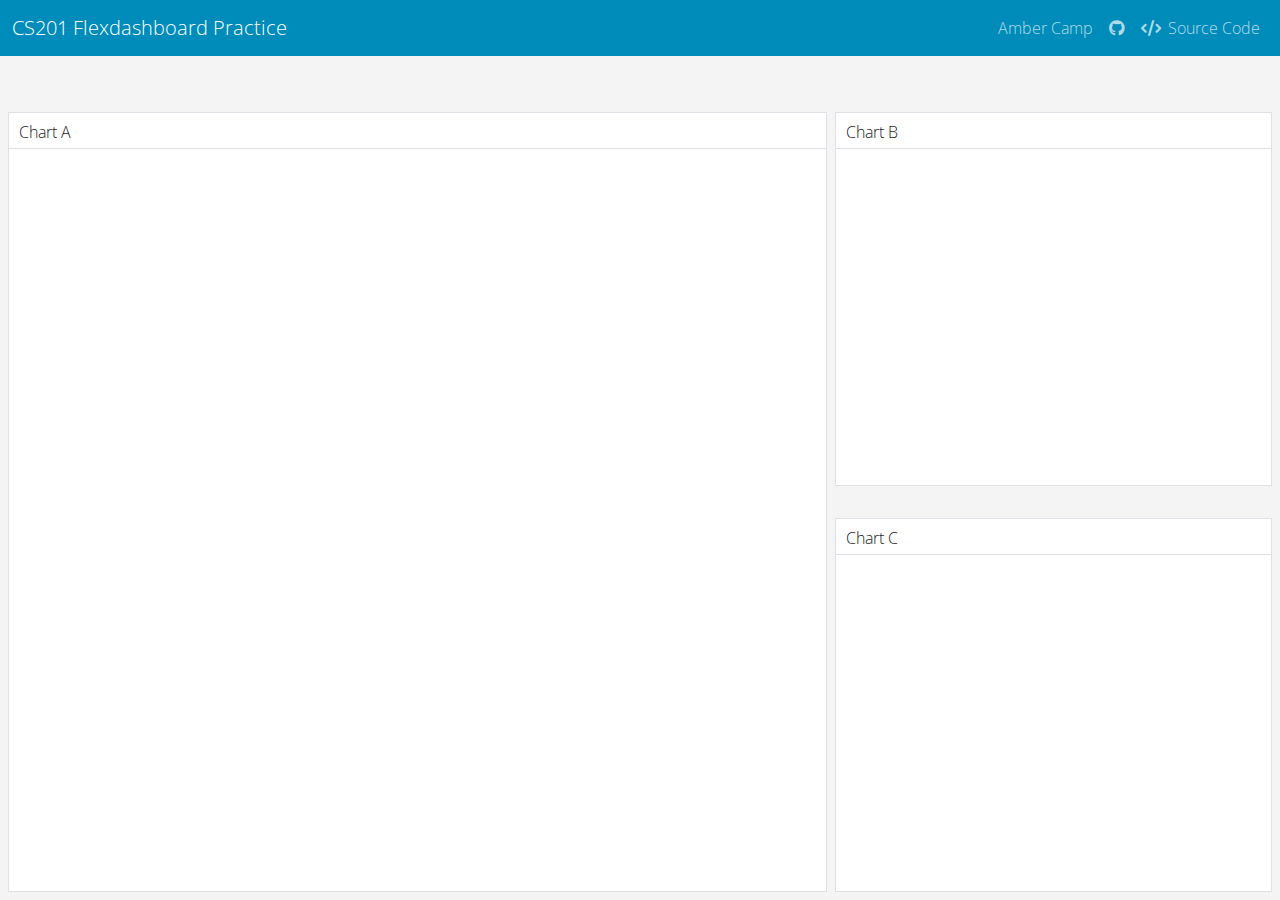
==== docs/index.html @ 90deef3b "first push" ====
<!DOCTYPE html>
<html xmlns="http://www.w3.org/1999/xhtml">
<head>

<meta charset="utf-8">
<meta http-equiv="Content-Type" content="text/html; charset=utf-8" />
<meta name="generator" content="pandoc" />



<title>CS201 Flexdashboard Practice</title>

<meta property="og:title" content="CS201 Flexdashboard Practice" />

<meta name='viewport' content='width=device-width, initial-scale=1.0, maximum-scale=1.0, user-scalable=no' />

<link rel="icon" href="data:image/x-icon;" type="image/x-icon">


<script type="text/javascript">
window.FlexDashboardComponents = [];
</script>

<script id="flexdashboard-navbar" type="application/json">
[{"title":"Amber Camp","href":"https://abcamp.github.io","align":"right"},{"icon":"fa fa-github","href":"https://github.com/abcamp","align":"right","target":"blank"},{"title":"Source Code","icon":"fa-code","href":"source_embed","align":"right"}]
</script>
<script src="site_libs/header-attrs-2.28/header-attrs.js"></script>
<script src="site_libs/jquery-3.6.0/jquery-3.6.0.min.js"></script>
<meta name="viewport" content="width=device-width, initial-scale=1, shrink-to-fit=no" />
<link href="site_libs/bootstrap-5.3.1/bootstrap.min.css" rel="stylesheet" />
<script src="site_libs/bootstrap-5.3.1/bootstrap.bundle.min.js"></script>
<script src="site_libs/bs3compat-0.8.0/transition.js"></script>
<script src="site_libs/bs3compat-0.8.0/tabs.js"></script>
<script src="site_libs/bs3compat-0.8.0/bs3compat.js"></script>
<link href="site_libs/flexdashboard-css-0.6.2/flexdashboard-css.css" rel="stylesheet" />
<script src="site_libs/stickytableheaders-0.1.19/jquery.stickytableheaders.min.js"></script>
<link href="site_libs/font-awesome-6.4.2/css/all.min.css" rel="stylesheet" />
<link href="site_libs/font-awesome-6.4.2/css/v4-shims.min.css" rel="stylesheet" />
<link href="site_libs/featherlight-1.3.5/featherlight.min.css" rel="stylesheet" />
<script src="site_libs/featherlight-1.3.5/featherlight.min.js"></script>
<link href="site_libs/prism-1.4.1/prism.css" rel="stylesheet" />
<script src="site_libs/prism-1.4.1/prism.js"></script>
<style type="text/css">
/*
  CSS for flexdashboard.js' use of Sly(). The sizing/position of this CSS needs to be
  applied _before_ flexdashboard.js initializes, which is why this CSS has been pulled
  out from flexdashboard.scss and inlined in the document's head.
*/

.storyboard-nav button {
  background: transparent;
  border: 0;
  opacity: .3;
  outline: none;
  padding: 0;
}

.storyboard-nav button:hover,
.storyboard-nav button:hover {
  opacity: .5;
}

.storyboard-nav button:disabled,
.storyboard-nav button:disabled {
  opacity: .1;
}

.storyboard-nav .sbnext,
.storyboard-nav .sbprev {
  float: left;
  width: 2%;
  height: 120px;
}

.storyboard-nav .sbprev {
  text-align: left;
  width: 2%;
}

.storyboard-nav .sbnext {
  float: right;
  text-align: right;
  margin-right: 8px;
}

.storyboard-nav .sbframelist {
  margin: 0 auto;
  width: 94%;
  height: 120px;
  overflow: hidden;
  text-shadow: none;
  margin-bottom: 8px;
}

.storyboard-nav .sbframelist ul {
  list-style: none;
  margin: 0;
  padding: 0;
  height: 100%;
}

.storyboard-nav .sbframelist ul li {
  float: left;
  width: 270px;
  height: 100%;
  padding: 10px 10px 10px 10px;
  margin-right: 8px;
  text-align: left;
  cursor: pointer;
}

.storyboard-nav .sbframelist ul li:last-child {
  margin-right: 0px;
}

.sbframe-commentary {
  width: 300px;
}

.sbframe-commentary ul {
  padding-left: 22px;
}

.sbframe.active {
  display: flex;
}

.sbframe:not(.active) {
  display: none;
}
@media only screen and (min-width: 768px) {
html, body {
  height: 100%;
}

#dashboard-container {
  height: 100%;
}
}
</style>



</head>

<body>

<div class="navbar navbar-inverse navbar-fixed-top" role="navigation">
<div class="container-fluid">
<div class="navbar-header">

<span class="navbar-logo pull-left">
  
</span>
<span class="navbar-brand">
  CS201 Flexdashboard Practice
  <span class="navbar-author">
        </span>
</span>

<button id="navbar-button" type="button" class="navbar-toggle collapsed pull-right" data-toggle="collapse" data-bs-toggle="collapse" data-target="#navbar" data-bs-target="#navbar">
<span class="icon-bar"></span>
<span class="icon-bar"></span>
<span class="icon-bar"></span>
</button>

</div>
<div id="navbar" class="navbar-collapse collapse">
<ul class="nav navbar-nav navbar-left">
</ul>
<ul class="nav navbar-nav navbar-right">
</ul>
</div><!--/.nav-collapse-->
</div><!--/.container-->
</div><!--/.navbar-->

<script type="text/javascript">


var FlexDashboard = (function () {

  // initialize options
  var _options = {};

  var FlexDashboard = function() {

    // default options
    _options = $.extend(_options, {
      theme: "cosmo",
      fillPage: false,
      orientation: 'columns',
      storyboard: false,
      defaultFigWidth: 576,
      defaultFigHeight: 461,
      defaultFigWidthMobile: 360,
      defaultFigHeightMobile: 461,
      isMobile: false,
      isPortrait: false,
      resize_reload: true
    });
  };

  function init(options) {

    // extend default options
    $.extend(true, _options, options);

    // add ids to sections that don't have them (pandoc won't assign ids
    // to e.g. sections with titles consisting of only chinese characters)
    var nextId = 1;
    $('.level1:not([id]),.level2:not([id]),.level3:not([id])').each(function() {
      $(this).attr('id', 'dashboard-' + nextId++);
    });

    // find navbar items
    var navbarItems = $('#flexdashboard-navbar');
    if (navbarItems.length)
      navbarItems = JSON.parse(navbarItems.html());
    addNavbarItems(navbarItems);

    // find the main dashboard container
    var dashboardContainer = $('#dashboard-container');

    // resolve mobile classes
    resolveMobileClasses(dashboardContainer);

    // one time global initialization for components
    componentsInit(dashboardContainer);

    // look for a global sidebar
    var globalSidebar = dashboardContainer.find(".section.level1.sidebar");
    if (globalSidebar.length > 0) {

      // global layout for fullscreen displays
      if (!isMobilePhone()) {

         // hoist it up to the top level
         globalSidebar.insertBefore(dashboardContainer);

         // lay it out (set width/positions)
         layoutSidebar(globalSidebar, dashboardContainer);

      // tuck sidebar into first page for mobile phones
      } else {

        // convert it into a level3 section
        globalSidebar.removeClass('sidebar');
        globalSidebar.removeClass('level1');
        globalSidebar.addClass('level3');
        var h1 = globalSidebar.children('h1');
        var h3 = $('<h3></h3>');
        h3.append(h1.contents());
        h3.insertBefore(h1);
        h1.detach();

        // move it into the first page
        var page = dashboardContainer.find('.section.level1').first();
        if (page.length > 0)
          page.prepend(globalSidebar);
      }
    }

    // look for pages to layout
    var pages = $('div.section.level1');
    if (pages.length > 0) {

        // find the navbar and collapse on clicked
        var navbar = $('#navbar');
        navbar.on("click", "a[data-toggle!=dropdown]", null, function () {
           navbar.collapse('hide');
        });

        // envelop the dashboard container in a tab content div
        dashboardContainer.wrapInner('<div class="tab-content"></div>');

        pages.each(function(index) {

          // lay it out
          layoutDashboardPage($(this));

          // add it to the navbar
          addToNavbar($(this), index === 0);

        });

    } else {

      // remove the navbar and navbar button if we don't
      // have any navbuttons
      if (navbarItems.length === 0) {
        $('#navbar').remove();
        $('#navbar-button').remove();
      }

      // add the storyboard class if requested
      if (_options.storyboard)
        dashboardContainer.addClass('storyboard');

      // layout the entire page
      layoutDashboardPage(dashboardContainer);
    }

    // if we are in shiny we need to trigger a window resize event to
    // force correct layout of shiny-bound-output elements
    if (isShinyDoc())
      $(window).trigger('resize');

    // make main components visible
    $('.section.sidebar').css('visibility', 'visible');
    dashboardContainer.css('visibility', 'visible');

    // handle location hash
    handleLocationHash();

    // intialize prism highlighting
    initPrismHighlighting();

    // record mobile and orientation state then register a handler
    // to refresh if resize_reload is set to true and it changes
    _options.isMobile = isMobilePhone();
    _options.isPortrait = isPortrait();
    if (_options.resize_reload) {
      $(window).on('resize', function() {
        if (_options.isMobile !== isMobilePhone() ||
            _options.isPortrait !== isPortrait()) {
          window.location.reload();
        }
      });
    } else {
      // if in desktop mode and resizing to mobile, make sure the heights are 100%
      // This enforces what `fillpage.css` does for "wider" pages.
      // Since we are not reloading once the page becomes small, we need to force the height to 100%
      // This is a new situation introduced when `_options.resize_reload` is `false`
      if (! _options.isMobile) {
        // only add if `fillpage.css` was added in the first place
        if (_options.fillPage) {
          // fillpage.css
          $("html,body,#dashboard").css("height", "100%");
        }
      }
    }
    // trigger layoutcomplete event
    dashboardContainer.trigger('flexdashboard:layoutcomplete');
  }

  function resolveMobileClasses(dashboardContainer) {
     // add top level layout class
    dashboardContainer.addClass(isMobilePhone() ? 'mobile-layout' :
                                                  'desktop-layout');

    // look for .mobile sections and add .no-mobile to their peers
    var mobileSections = $('.section.mobile');
    mobileSections.each(function() {
       var id = $(this).attr('id');
       var nomobileId = id.replace(/-\d+$/, '');
       $('#' + nomobileId).addClass('no-mobile');
    });
  }

  function addNavbarItems(navbarItems) {

    var navbarLeft = $('ul.navbar-left');
    var navbarRight = $('ul.navbar-right');

    for (var i = 0; i<navbarItems.length; i++) {

      // get the item
      var item = navbarItems[i];

      // determine the container
      var container = null;
      if (item.align === "left")
        container = navbarLeft;
      else
        container = navbarRight;

      // navbar menu if we have multiple items
      if (item.items) {
        var menu = navbarMenu(null, item.icon, item.title, container);
        for (var j = 0; j<item.items.length; j++) {
          var subItem = item.items[j];
          var li = $('<li></li>');
          var a = navbarLink(subItem.icon, subItem.title, subItem.href, subItem.target);
          a.removeClass("nav-link").addClass("dropdown-item");
          li.append(a);
          menu.append(li);
        }
      } else {
        var li = $('<li class="nav-item"></li>');
        li.append(navbarLink(item.icon, item.title, item.href, item.target));
        container.append(li);
      }
    }
  }

  // create or get a reference to an existing dropdown menu
  function navbarMenu(id, icon, title, container) {
    var existingMenu = [];
    if (id)
      existingMenu = container.children('#' + id);
    if (existingMenu.length > 0) {
      return existingMenu.children('ul');
    } else {
      var li = $('<li class="nav-item"></li>');
      if (id)
        li.attr('id', id);
      li.addClass('dropdown');
      // auto add "Share" title on mobile if necessary
      if (!title && icon && (icon === "fa-share-alt") && isMobilePhone())
        title = "Share";
      if (title) {
        title = title + ' <span class="caret"></span>';
      }
      var a = navbarLink(icon, title, "#");
      a.addClass('dropdown-toggle');
      a.attr('data-toggle', 'dropdown');
      a.attr('data-bs-toggle', 'dropdown');
      a.attr('role', 'button');
      a.attr('aria-expanded', 'false');
      li.append(a);
      var ul = $('<ul class="dropdown-menu"></ul>');
      ul.attr('role', 'menu');
      li.append(ul);
      container.append(li);
      return ul;
    }
  }

  function addToNavbar(page, active) {

    // capture the id and data-icon attribute (if any)
    var id = page.attr('id');
    var icon = page.attr('data-icon');
    var navmenu = page.attr('data-navmenu');
    var navmenuIcon = page.attr('data-navmenu-icon');

    // get hidden state (transfer this to navbar)
    var hidden = page.hasClass('hidden');
    page.removeClass('hidden');

    // sanitize the id for use with bootstrap tabs
    id = id.replace(/[.\/?&!#<>]/g, '').replace(/\s/g, '_');
    page.attr('id', id);

    // get the wrapper
    var wrapper = page.closest('.dashboard-page-wrapper');

    // move the id to the wrapper
    page.removeAttr('id');
    wrapper.attr('id', id);

    // add the tab-pane class to the wrapper
    wrapper.addClass('tab-pane');

    // get a reference to the h1, discover its inner contens, then detach it
    var h1 = wrapper.find('h1').first();
    var title = h1.contents();
    h1.detach();

    // create a navbar item
    var li = $('<li></li>');
    var a = navbarLink(icon, title, '#' + id);
    a.attr('data-toggle', 'tab');
    a.attr('data-bs-toggle', 'tab');
    li.append(a);

    // add it to the navbar (or navbar menu if specified)
    var container = $('ul.navbar-left');
    if (navmenu) {
      var menuId = navmenu.replace(/\s+/g, '');
      var menu = navbarMenu(menuId, navmenuIcon, navmenu, container);
      li.find("> a").removeClass("nav-link").addClass("dropdown-item");
      menu.append(li);
    } else {
      li.addClass("nav-item")
      container.append(li);
    }

    // mark active tab and corresponding nav menu item
    if (active)
      $(a).tab("show");

    // hide it if requested
    if (hidden)
      li.addClass('hidden');
  }

  function navbarLink(icon, title, href, target) {

    var a = $('<a class="nav-link"></a>');
    if (icon) {

      // get the name of the icon set and icon
      var dashPos = icon.indexOf("-");
      var iconSet = null;
      var iconSplit = icon.split(" ");
      if (iconSplit.length > 1) {
        iconSet = iconSplit[0];
        icon = iconSplit.slice(1).join(" ");
      } else {
        iconSet = icon.substring(0, dashPos);
      }
      var iconName = icon.substring(dashPos + 1);

      // create the icon
      var iconElement = $('<span class="' + iconSet + ' ' + icon + '"></span>');
      if (title)
        iconElement.css('margin-right', '7px');
      a.append(iconElement);
      // if href is null see if we can auto-generate based on icon (e.g. social)
      if (!href)
        maybeGenerateLinkFromIcon(iconName, a);
    }
    if (title)
      a.append(title);

    // add the href.
    if (href) {
      if (href === "source_embed") {
        a.attr('href', '#');
        a.attr('data-featherlight', "#flexdashboard-source-code");
        a.featherlight({
            beforeOpen: function(event){
              $('body').addClass('unselectable');
            },
            afterClose: function(event){
              $('body').removeClass('unselectable');
            }
        });
      } else {
        a.attr('href', href);
      }
    }

    // add the arget
    if (target)
      a.attr('target', target);

    return a;
  }

  // auto generate a link from an icon name (e.g. twitter) when possible
  function maybeGenerateLinkFromIcon(iconName, a) {

     var serviceLinks = {
      "twitter": "https://twitter.com/share?text=" + encodeURIComponent(document.title) + "&url="+encodeURIComponent(location.href),
      "facebook": "https://www.facebook.com/sharer/sharer.php?u="+encodeURIComponent(location.href),
      "linkedin": "https://www.linkedin.com/shareArticle?mini=true&url="+encodeURIComponent(location.href) + "&title=" + encodeURIComponent(document.title),
      "pinterest": "https://pinterest.com/pin/create/link/?url="+encodeURIComponent(location.href) + "&description=" + encodeURIComponent(document.title)
    };

    var makeSocialLink = function(a, href) {
      a.attr('href', '#');
      a.on('click', function(e) {
        e.preventDefault();
        window.open(href);
      });
    };

    $.each(serviceLinks, function(key, value) {
      if (iconName.indexOf(key) !== -1)
        makeSocialLink(a, value);
    });
  }

  // layout a dashboard page
  function layoutDashboardPage(page) {

    // use a page wrapper so that free form content above the
    // dashboard appears at the top rather than the side (as it
    // would without the wrapper in a column orientation)
    var wrapper = $('<div class="dashboard-page-wrapper"></div>');
    page.wrap(wrapper);

    // if there are no level2 or level3 headers synthesize a level3
    // header to contain the (e.g. frame it, scroll container, etc.)
    var headers = page.find('h2,h3');
    if (headers.length === 0)
      page.wrapInner('<div class="section level3"></div>');

    // hoist up any content before level 2 or level 3 headers
    var children = page.children();
    children.each(function(index) {
      if ($(this).hasClass('level2') || $(this).hasClass('level3'))
        return false;
      $(this).insertBefore(page);
    });

    // determine orientation and fillPage behavior for distinct media
    var orientation, fillPage, storyboard;

    // media: mobile phone
    if (isMobilePhone()) {

      // if there is a sidebar we need to ensure it's content
      // is properly framed as an h3
      var sidebar = page.find('.section.sidebar');
      sidebar.removeClass('sidebar');
      sidebar.wrapInner('<div class="section level3"></div>');
      var h2 = sidebar.find('h2');
      var h3 = $('<h3></h3>');
      h3.append(h2.contents());
      h3.insertBefore(h2);
      h2.detach();

      // wipeout h2 elements then enclose them in a single h2
      var level2 = page.find('div.section.level2');
      level2.each(function() {
        level2.children('h2').remove();
        level2.children().unwrap();
      });
      page.wrapInner('<div class="section level2"></div>');

      // substitute mobile images
      if (isPortrait()) {
        var mobileFigures = $('img.mobile-figure');
        mobileFigures.each(function() {
          // get the src (might be base64 encoded)
          var src = $(this).attr('src');

          // find it's peer
          var id = $(this).attr('data-mobile-figure-id');
          var img = $('img[data-figure-id=' + id + "]");
          img.attr('src', src)
             .attr('width', _options.defaultFigWidthMobile)
             .attr('height', _options.defaultFigHeightMobile);
        });
      }

      // hoist storyboard commentary into it's own section
      if (page.hasClass('storyboard')) {
        var commentaryHR = page.find('div.section.level3 hr');
        commentaryHR.each(function() {
          var commentary = $(this).nextAll().detach();
          var commentarySection = $('<div class="section level3"></div>');
          commentarySection.append(commentary);
          commentarySection.insertAfter($(this).closest('div.section.level3'));
          $(this).remove();
        });
      }

      // force a non full screen layout by columns
      orientation = _options.orientation = 'columns';
      fillPage = _options.fillPage = false;
      storyboard = _options.storyboard = false;

    // media: desktop
    } else {

      // determine orientation
      orientation = page.attr('data-orientation');
      if (orientation !== 'rows' && orientation != 'columns')
        orientation = _options.orientation;

      // determine storyboard mode
      storyboard = page.hasClass('storyboard');

      // fillPage based on options (force for storyboard)
      fillPage = _options.fillPage || storyboard;

      // handle sidebar
      var sidebar = page.find('.section.level2.sidebar');
      if (sidebar.length > 0)
        layoutSidebar(sidebar, page);
    }

    // give it and it's parent divs height: 100% if we are in fillPage mode
    if (fillPage) {
      page.addClass('vertical-layout-fill');
      page.css('height', '100%');
      page.parents('div').css('height', '100%');
    } else {
      page.addClass('vertical-layout-scroll');
    }

    // perform the layout
    if (storyboard)
      layoutPageAsStoryboard(page);
    else if (orientation === 'rows')
      layoutPageByRows(page, fillPage);
    else if (orientation === 'columns')
      layoutPageByColumns(page, fillPage);
  }

  function layoutSidebar(sidebar, content) {

    // get it out of the header hierarchy
    sidebar = sidebar.first();
    if (sidebar.hasClass('level1')) {
      sidebar.removeClass('level1');
      sidebar.children('h1').remove();
    } else if (sidebar.hasClass('level2')) {
      sidebar.removeClass('level2');
      sidebar.children('h2').remove();
    }

    // determine width
    var sidebarWidth = isTablet() ? 220 : 250;
    var dataWidth = parseInt(sidebar.attr('data-width'));
    if (dataWidth)
      sidebarWidth = dataWidth;

    // set the width and shift the page right to accomodate the sidebar
    sidebar.css('width', sidebarWidth + 'px');
    content.css('padding-left', sidebarWidth + 'px');

    // wrap it's contents in a form
    sidebar.wrapInner($('<form></form>'));
  }

  function layoutPageAsStoryboard(page) {

    // create storyboard navigation
    var nav = $('<div class="storyboard-nav"></div>');

    // add navigation buttons
    var prev = $('<button class="sbprev"><i class="fa fa-angle-left"></i></button>');
    nav.append(prev);
    var next= $('<button class="sbnext"><i class="fa fa-angle-right"></i></button>');
    nav.append(next);

    // add navigation frame
    var frameList = $('<div class="sbframelist"></div>');
    nav.append(frameList);
    var ul = $('<ul></ul>');
    frameList.append(ul);

     // find all the level3 sections (those are the storyboard frames)
    var frames = page.find('div.section.level3');
    frames.each(function() {

      // mark it
      $(this).addClass('sbframe');

      // divide it into chart content and (optional) commentary
      $(this).addClass('dashboard-column-orientation');

      // stuff the chart into it's own div w/ flex
      $(this).wrapInner('<div class="sbframe-component"></div>');
      setFlex($(this), 1);
      var frame = $(this).children('.sbframe-component');

      // extract the title from the h3
      var li = $('<li></li>');
      var h3 = frame.children('h3');
      li.append(h3.contents());
      h3.detach();
      ul.append(li);

      // extract commentary
      var hr = frame.children('hr');
      if (hr.length) {
        var commentary = hr.nextAll().detach();
        hr.remove();
        var commentaryFrame = $('<div class="sbframe-commentary"></div>');
        commentaryFrame.addClass('flowing-content-shim');
        commentaryFrame.addClass('flowing-content-container');
        commentaryFrame.append(commentary);
        $(this).append(commentaryFrame);

        // look for a data-commentary-width attribute
        var commentaryWidth = $(this).attr('data-commentary-width');
        if (commentaryWidth)
          commentaryFrame.css('width', commentaryWidth + 'px');
      }

      // layout the chart (force flex)
      var result = layoutChart(frame, true);

      // ice the notes if there are none
      if (!result.notes)
        frame.find('.chart-notes').remove();

      // set flex on chart
      setFlex(frame, 1);
    });

    // create a div to hold all the frames
    var frameContent = $('<div class="sbframe-content"></div>');
    frameContent.addClass('dashboard-row-orientation');
    frameContent.append(frames.detach());

    // row orientation to stack nav and frame content
    page.addClass('dashboard-row-orientation');
    page.append(nav);
    page.append(frameContent);
    setFlex(frameContent, 1);

    // initialize sly
    var sly = new Sly(frameList, {
    		horizontal: true,
    		itemNav: 'basic',
    		smart: true,
    		activateOn: 'click',
    		startAt: 0,
    		scrollBy: 1,
    		activatePageOn: 'click',
    		speed: 200,
    		moveBy: 600,
    		dragHandle: true,
    		dynamicHandle: true,
    		clickBar: true,
    		keyboardNavBy: 'items',
    		next: next,
    		prev: prev
    	}).init();

    // make first frame active
    frames.removeClass('active');
    frames.first().addClass('active');

    // subscribe to frame changed events
    sly.on('active', function (eventName, itemIndex) {
      frames.removeClass('active');
      frames.eq(itemIndex).addClass('active')
                          .trigger('shown');
    });
  }

  function layoutPageByRows(page, fillPage) {

    // row orientation
    page.addClass('dashboard-row-orientation');

    // find all the level2 sections (those are the rows)
    var rows = page.find('div.section.level2');

    // if there are no level2 sections then treat the
    // entire page as if it's a level 2 section
    if (rows.length === 0) {
      page.wrapInner('<div class="section level2"></div>');
      rows = page.find('div.section.level2');
    }

    rows.each(function () {

      // flags
      var haveNotes = false;
      var haveFlexHeight = true;

      // remove the h2
      $(this).children('h2').remove();

      // check for a tabset
      var isTabset = $(this).hasClass('tabset');
      if (isTabset)
        layoutTabset($(this));

      // give it row layout semantics if it's not a tabset
      if (!isTabset)
        $(this).addClass('dashboard-row');

      // find all of the level 3 subheads
      var columns = $(this).find('div.section.level3');

      // determine figureSizes sizes
      var figureSizes = chartFigureSizes(columns);

      // fixup the columns
      columns.each(function(index) {

        // layout the chart (force flex if we are in a tabset)
        var result = layoutChart($(this), isTabset);

        // update flexHeight state
        if (!result.flex)
          haveFlexHeight = false;

        // update state
        if (result.notes)
          haveNotes = true;

        // set the column flex based on the figure width
        // (value boxes will just get the default figure width)
        var chartWidth = figureSizes[index].width;
        setFlex($(this), chartWidth + ' ' + chartWidth + ' 0px');

      });

      // remove empty chart note divs
      if (isTabset)
        $(this).find('.chart-notes').filter(function() {
            return $(this).html() === "&nbsp;";
        }).remove();
      if (!haveNotes)
        $(this).find('.chart-notes').remove();

       // make it a flexbox row
      if (haveFlexHeight)
        $(this).addClass('dashboard-row-flex');

      // now we can set the height on all the wrappers (based on maximum
      // figure height + room for title and notes, or data-height on the
      // container if specified). However, don't do this if there is
      // no flex on any of the constituent columns
      var flexHeight = null;
      var dataHeight = parseInt($(this).attr('data-height'));
      if (dataHeight)
        flexHeight = adjustedHeight(dataHeight, columns.first());
      else if (haveFlexHeight)
        flexHeight = maxChartHeight(figureSizes, columns);
      if (flexHeight) {
        if (fillPage)
          setFlex($(this), flexHeight + ' ' + flexHeight + ' 0px');
        else {
          $(this).css('height', flexHeight + 'px');
          setFlex($(this), '0 0 ' + flexHeight + 'px');
        }
      }

    });
  }

  function layoutPageByColumns(page, fillPage) {

    // column orientation
    page.addClass('dashboard-column-orientation');

    // find all the level2 sections (those are the columns)
    var columns = page.find('div.section.level2');

    // if there are no level2 sections then treat the
    // entire page as if it's a level 2 section
    if (columns.length === 0) {
      page.wrapInner('<div class="section level2"></div>');
      columns = page.find('div.section.level2');
    }

    // layout each column
    columns.each(function (index) {

      // remove the h2
      $(this).children('h2').remove();

      // make it a flexbox column
      $(this).addClass('dashboard-column');

      // check for a tabset
      var isTabset = $(this).hasClass('tabset');
      if (isTabset)
        layoutTabset($(this));

      // find all the h3 elements
      var rows = $(this).find('div.section.level3');

      // get the figure sizes for the rows
      var figureSizes = chartFigureSizes(rows);

      // column flex is the max row width (or data-width if specified)
      var flexWidth;
      var dataWidth = parseInt($(this).attr('data-width'));
      if (dataWidth)
        flexWidth = dataWidth;
      else
        flexWidth = maxChartWidth(figureSizes);
      setFlex($(this), flexWidth + ' ' + flexWidth + ' 0px');

      // layout each chart
      rows.each(function(index) {

        // perform the layout
        var result = layoutChart($(this), false);

        // ice the notes if there are none
        if (!result.notes)
          $(this).find('.chart-notes').remove();

        // set flex height based on figHeight, then adjust
        if (result.flex) {
          var chartHeight = figureSizes[index].height;
          chartHeight = adjustedHeight(chartHeight, $(this));
          if (fillPage)
            setFlex($(this), chartHeight + ' ' + chartHeight + ' 0px');
          else {
            $(this).css('height', chartHeight + 'px');
            setFlex($(this), chartHeight + ' ' + chartHeight + ' ' + chartHeight + 'px');
          }
        }
      });
    });
  }

  function chartFigureSizes(charts) {

    // sizes
    var figureSizes = new Array(charts.length);

    // check each chart
    charts.each(function(index) {

      // start with default
      figureSizes[index] = {
        width: _options.defaultFigWidth,
        height: _options.defaultFigHeight
      };

      // look for data-height or data-width then knit options
      var dataWidth = parseInt($(this).attr('data-width'));
      var dataHeight = parseInt($(this).attr('data-height'));
      var knitrOptions = $(this).find('.knitr-options:first');
      var knitrWidth, knitrHeight;
      if (knitrOptions) {
        knitrWidth = parseInt(knitrOptions.attr('data-fig-width'));
        knitrHeight =  parseInt(knitrOptions.attr('data-fig-height'));
      }

      // width
      if (dataWidth)
        figureSizes[index].width = dataWidth;
      else if (knitrWidth)
        figureSizes[index].width = knitrWidth;

      // height
      if (dataHeight)
        figureSizes[index].height = dataHeight;
      else if (knitrHeight)
        figureSizes[index].height = knitrHeight;
    });

    // return sizes
    return figureSizes;
  }

  function maxChartHeight(figureSizes, charts) {

    // first compute the maximum height
    var maxHeight = _options.defaultFigHeight;
    for (var i = 0; i<figureSizes.length; i++)
      if (figureSizes[i].height > maxHeight)
        maxHeight = figureSizes[i].height;

    // now add offests for chart title and chart notes
    if (charts.length)
      maxHeight = adjustedHeight(maxHeight, charts.first());

    return maxHeight;
  }

  function adjustedHeight(height, chart) {
    if (chart.length > 0) {
      var chartTitle = chart.find('.chart-title');
      if (chartTitle.length)
        height += chartTitle.first().outerHeight();
      var chartNotes = chart.find('.chart-notes');
      if (chartNotes.length)
        height += chartNotes.first().outerHeight();
    }
    return height;
  }

  function maxChartWidth(figureSizes) {
    var maxWidth = _options.defaultFigWidth;
    for (var i = 0; i<figureSizes.length; i++)
      if (figureSizes[i].width > maxWidth)
        maxWidth = figureSizes[i].width;
    return maxWidth;
  }

  // layout a chart
  function layoutChart(chart, forceFlex) {

    // state to return
    var result = {
      notes: false,
      flex: false
    };

    // extract the title
    var title = extractTitle(chart);

    // find components that apply to this container
    var components = componentsFind(chart);

    // if it's a custom component then call it and return
    var customComponents = componentsCustom(components);
    if (customComponents.length) {
      componentsLayout(customComponents, title, chart);
      result.notes = false;
      result.flex = forceFlex || componentsFlex(customComponents);
      return result;
    }

    // put all the content in a chart wrapper div
    chart.addClass('chart-wrapper');
    chart.wrapInner('<div class="chart-stage"></div>');
    var chartContent = chart.children('.chart-stage');

    // flex the content if appropriate
    result.flex = forceFlex || componentsFlex(components);
    if (result.flex) {
      // add flex classes
      chart.addClass('chart-wrapper-flex');
      chartContent.addClass('chart-stage-flex');

      // additional shim to break out of flexbox sizing
      chartContent.wrapInner('<div class="chart-shim"></div>');
      chartContent = chartContent.children('.chart-shim');
    }

    // set custom data-padding attribute
    var pad = chart.attr('data-padding');
    if (pad) {
      if (pad === "0")
        chart.addClass('no-padding');
      else {
        pad = pad + 'px';
        chartContent.css('left', pad)
                    .css('top', pad)
                    .css('right', pad)
                    .css('bottom', pad)
      }
    }

    // call compoents
    componentsLayout(components, title, chartContent);

    // also activate components on shiny output
    findShinyOutput(chartContent).on('shiny:value',
      function(event) {
        var element = $(event.target);
        setTimeout(function() {

          // see if we opted out of flex based on our output (for shiny
          // we can't tell what type of output we have until after the
          // value is bound)
          var components = componentsFind(element);
          var flex = forceFlex || componentsFlex(components);
          if (!flex) {
            chart.css('height', "");
            setFlex(chart, "");
            chart.removeClass('chart-wrapper-flex');
            chartContent.removeClass('chart-stage-flex');
            chartContent.children().unwrap();
          }

          // perform layout
          componentsLayout(components, title, element.parent());
        }, 10);
      });

    // add the title
    var chartTitle = $('<div class="chart-title"></div>');
    chartTitle.append(title);
    chart.prepend(chartTitle);

    // add the notes section
    var chartNotes = $('<div class="chart-notes"></div>');
    chartNotes.html('&nbsp;');
    chart.append(chartNotes);

    // attempt to extract notes if we have a component
    if (components.length)
      result.notes = extractChartNotes(chartContent, chartNotes);

    // return result
    return result;
  }

  // build a tabset from a section div with the .tabset class
  function layoutTabset(tabset) {

    // check for fade option
    var fade = tabset.hasClass("tabset-fade");
    var pills = tabset.hasClass("tabset-pills");
    var navClass = pills ? "nav-pills" : "nav-tabs";

    // determine the heading level of the tabset and tabs
    var match = tabset.attr('class').match(/level(\d) /);
    if (match === null)
      return;
    var tabsetLevel = Number(match[1]);
    var tabLevel = tabsetLevel + 1;

    // find all subheadings immediately below
    var tabs = tabset.find("div.section.level" + tabLevel);
    if (!tabs.length)
      return;

    // create tablist and tab-content elements
    var tabList = $('<ul class="nav ' + navClass + '" role="tablist"></ul>');
    $(tabs[0]).before(tabList);
    var tabContent = $('<div class="tab-content"></div>');
    $(tabs[0]).before(tabContent);

    // build the tabset
    var activeTab = 0;
    tabs.each(function(i) {

      // get the tab div
      var tab = $(tabs[i]);

      // get the id then sanitize it for use with bootstrap tabs
      var id = tab.attr('id');

      // see if this is marked as the active tab
      if (tab.hasClass('active'))
        activeTab = i;

      // sanitize the id for use with bootstrap tabs
      id = id.replace(/[.\/?&!#<>]/g, '').replace(/\s/g, '_');
      tab.attr('id', id);

      // get the heading element within it and grab it's text
      var heading = tab.find('h' + tabLevel + ':first');
      var headingDom = heading.contents();

      // build and append the tab list item
      var a = $('<a role="tab" data-toggle="tab" data-bs-toggle="tab" class="nav-link"></a>');
      a.append(headingDom);
      a.attr('href', '#' + id);
      a.attr('aria-controls', id);
      var li = $('<li role="presentation" class="nav-item"></li>');
      li.append(a);
      tabList.append(li);

      // set it's attributes
      tab.attr('role', 'tabpanel');
      tab.addClass('tab-pane');
      tab.addClass('tabbed-pane');
      tab.addClass('no-title');
      if (fade)
        tab.addClass('fade');

      // move it into the tab content div
      tab.detach().appendTo(tabContent);
    });

    // set active tab
    $(tabList.children()[activeTab]).tab("show");
    var active = $(tabContent.children('div.section')[activeTab]);
    active.addClass('active');
    if (fade)
      active.addClass('in');

    // add nav-tabs-custom
    tabset.addClass('nav-tabs-custom');

    // internal layout is dashboard-column with tab-content flexing
    tabset.addClass('dashboard-column');
    setFlex(tabContent, 1);
  }

  // one time global initialization for components
  function componentsInit(dashboardContainer) {
    for (var i=0; i<window.FlexDashboardComponents.length; i++) {
      var component = window.FlexDashboardComponents[i];
      if (component.init)
        component.init(dashboardContainer);
    }
  }

  // find components that apply within a container
  function componentsFind(container) {

    // look for components
    var components = [];
    for (var i=0; i<window.FlexDashboardComponents.length; i++) {
      var component = window.FlexDashboardComponents[i];
      if (component.find(container).length)
        components.push(component);
    }

    // if there were none then use a special flowing content component
    // that just adds a scrollbar in fillPage mode
    if (components.length == 0) {
      components.push({
        find: function(container) {
          return container;
        },

        flex: function(fillPage) {
          return fillPage;
        },

        layout: function(title, container, element, fillPage) {
          if (fillPage) {
            container.addClass('flowing-content-shim');
            container.addClass('flowing-content-container');
          }
        }
      });
    }

    return components;
  }

  // if there is a custom component then pick it out
  function componentsCustom(components) {
    var customComponent = [];
    for (var i=0; i<components.length; i++)
      if (components[i].type === "custom") {
        customComponent.push(components[i]);
        break;
      }
    return customComponent;
  }

  // query all components for flex
  function componentsFlex(components) {

    // no components at all means no flex
    if (components.length === 0)
      return false;

    // otherwise query components (assume true unless we see false)
    var isMobile = isMobilePhone();
    for (var i=0; i<components.length; i++)
      if (components[i].flex && !components[i].flex(_options.fillPage))
        return false;
    return true;
  }

  // layout all components
  function componentsLayout(components, title, container) {
    var isMobile = isMobilePhone();
    for (var i=0; i<components.length; i++) {
      var element = components[i].find(container);
      if (components[i].layout) {
        // call layout (don't call other components if it returns false)
        var result = components[i].layout(title, container, element, _options.fillPage);
        if (result === false)
          return;
      }
    }
  }

  // get a reference to the h3, discover it's inner html, and remove it
  function extractTitle(container) {
    var h3 = container.children('h3').first();
    var title = '';
    if (!container.hasClass('no-title'))
      title = h3.contents();
    h3.detach();
    return title;
  }

  // extract chart notes
  function extractChartNotes(chartContent, chartNotes) {
    // look for a terminating blockquote or image caption
    var blockquote = chartContent.children('blockquote:last-child');
    var caption = chartContent.children('div.image-container')
                              .children('p.caption');
    if (blockquote.length) {
      chartNotes.empty().append(blockquote.children('p:first-child').contents());
      blockquote.remove();
      return true;
    } else if (caption.length) {
      chartNotes.empty().append(caption.contents());
      caption.remove();
      return true;
    } else {
      return false;
    }
  }

  function findShinyOutput(chartContent) {
    return chartContent.find('.shiny-text-output, .shiny-html-output');
  }

  // safely detect rendering on a mobile phone
  function isMobilePhone() {
    try
    {
      return ! window.matchMedia("only screen and (min-width: 768px)").matches;
    }
    catch(e) {
      return false;
    }
  }

  function isFillPage() {
    return _options.fillPage;
  }

  // detect portrait mode
  function isPortrait() {
    return ($(window).width() < $(window).height());
  }

  // safely detect rendering on a tablet
  function isTablet() {
    try
    {
      return window.matchMedia("only screen and (min-width: 769px) and (max-width: 992px)").matches;
    }
    catch(e) {
      return false;
    }
  }

  // test whether this is a shiny doc
  function isShinyDoc() {
    return (typeof(window.Shiny) !== "undefined" && !!window.Shiny.outputBindings);
  }

  // set flex using vendor specific prefixes
  function setFlex(el, flex) {
    el.css('-webkit-box-flex', flex)
      .css('-webkit-flex', flex)
      .css('-ms-flex', flex)
      .css('flex', flex);
  }

  // support bookmarking of pages
  function handleLocationHash() {

    // restore tab/page from bookmark
    var hash = window.decodeURIComponent(window.location.hash);
    if (hash.length > 0) {
      // Update the tab without .showPage() so that we don't change page history
      $('ul.nav a[href="' + hash + '"]').tab('show');
    }

    // navigate to a tab when the history changes
    window.addEventListener("popstate", function(e) {
      var hash = window.decodeURIComponent(window.location.hash);
      var activeTab = $('ul.nav a[href="' + hash + '"]');
      if (activeTab.length) {
        activeTab.tab('show');
      } else {
        // returning to the base page URL without a hash activates first tab
        $('ul.nav a:first').tab('show');
      }
    });

    // add a hash to the URL when the user clicks on a tab/page
    $('.navbar-nav a[data-toggle="tab"]').on('click', function(e) {
      var baseUrl = FlexDashboardUtils.urlWithoutHash(window.location.href);
      var hash = FlexDashboardUtils.urlHash($(this).attr('href'));
      var href = baseUrl + hash;
      FlexDashboardUtils.setLocation(href);
    });

    // handle clicks of other links that should activate pages
    var navPages = $('ul.navbar-nav li a[data-toggle=tab]');
    navPages.each(function() {
      var href =  $(this).attr('href');
      var links = $('a[href="' + href + '"][data-toggle!=tab]');
      links.each(function() {
        $(this).on('click', function(e) {
          window.FlexDashboardUtils.showPage(href);
        });
      });
    });
  }

  // tweak Prism highlighting
  function initPrismHighlighting() {

    if (window.Prism) {
      Prism.languages.insertBefore('r', 'comment', {
        'heading': [
          {
            // title 1
        	  // =======

        	  // title 2
        	  // -------
        	  pattern: /\w+.*(?:\r?\n|\r)(?:====+|----+)/,
            alias: 'operator'
          },
          {
            // ### title 3
            pattern: /(^\s*)###[^#].+/m,
            lookbehind: true,
            alias: 'operator'
          }
        ]
      });

      // prism highlight
      Prism.highlightAll();
    }
  }

  FlexDashboard.prototype = {
    constructor: FlexDashboard,
    init: init,
    isMobilePhone: isMobilePhone,
    isFillPage: isFillPage
  };

  return FlexDashboard;

})();

// utils
window.FlexDashboardUtils = {
  resizableImage: function(img) {
    var src = img.attr('src');
    var url = 'url("' + src + '")';
    img.parent().css('background', url)
                .css('background-size', 'contain')
                .css('background-repeat', 'no-repeat')
                .css('background-position', 'center')
                .addClass('image-container');
  },
  setLocation: function(href) {
    if (history && history.pushState) {
      history.pushState(null, null, href);
    } else {
      window.location.replace(href);
    }
    setTimeout(function() {
        window.scrollTo(0, 0);
    }, 10);
  },
  showPage: function(href) {
    $('ul.navbar-nav li a[href="' + href + '"]').tab('show');
    var baseUrl = this.urlWithoutHash(window.location.href);
    var loc = baseUrl + href;
    this.setLocation(loc);
  },
  showLinkedValue: function(href) {
    // check for a page link
    if ($('ul.navbar-nav li a[data-toggle=tab][href="' + href + '"]').length > 0)
      this.showPage(href);
    else
      window.open(href);
  },
  urlWithoutHash: function(url) {
    var hashLoc = url.indexOf('#');
    if (hashLoc != -1)
      return url.substring(0, hashLoc);
    else
      return url;
  },
  urlHash: function(url) {
    var hashLoc = url.indexOf('#');
    if (hashLoc != -1)
      return url.substring(hashLoc);
    else
      return "";
  }
};

window.FlexDashboard = new FlexDashboard();

// empty content
window.FlexDashboardComponents.push({
  find: function(container) {
    if (container.find('p').length == 0)
      return container;
    else
      return $();
  }
})

// plot image
window.FlexDashboardComponents.push({

  find: function(container) {
    return container.children('p')
                    .children('img:only-child');
  },

  layout: function(title, container, element, fillPage) {
    FlexDashboardUtils.resizableImage(element);
  }
});

// plot image (figure style)
window.FlexDashboardComponents.push({

  find: function(container) {
    return container.children('div.figure').children('img');
  },

  layout: function(title, container, element, fillPage) {
    FlexDashboardUtils.resizableImage(element);
  }
});

// htmlwidget
window.FlexDashboardComponents.push({

  init: function(dashboardContainer) {
    // trigger "shown" after initial layout to force static htmlwidgets
    // in runtime: shiny to be resized after the dom has been transformed
    dashboardContainer.on('flexdashboard:layoutcomplete', function(event) {
      setTimeout(function() {
        dashboardContainer.trigger('shown');
      }, 200);
    });
  },

  find: function(container) {
    return container.children('div[id^="htmlwidget-"],div.html-widget');
  }
});

// gauge
window.FlexDashboardComponents.push({

  find: function(container) {
    return container.children('div.html-widget.gauge');
  },

  flex: function(fillPage) {
    return false;
  },

  layout: function(title, container, element, fillPage) {


  }

});

// shiny output
window.FlexDashboardComponents.push({
  find: function(container) {
    return container.children('div[class^="shiny-"]');
  }
});

// bootstrap table
window.FlexDashboardComponents.push({

  find: function(container) {
    var bsTable = container.find('table.table');
    if (bsTable.length !== 0)
      return bsTable;
    else
      return container.find('tr.header').parent('thead').parent('table');
  },

  flex: function(fillPage) {
    return fillPage;
  },

  layout: function(title, container, element, fillPage) {

    // alias variables
    var bsTable = element;

    // fixup xtable generated tables with a proper thead
    var headerRow = bsTable.find('tbody > tr:first-child > th').parent();
    if (headerRow.length > 0) {
      var thead = $('<thead></thead>');
      bsTable.prepend(thead);
      headerRow.detach().appendTo(thead);
    }

    // improve appearance
    container.addClass('bootstrap-table');

    // for fill page provide scrolling w/ sticky headers
    if (fillPage) {
      // force scrollbar on overflow
      container.addClass('flowing-content-shim');

      // stable table headers when scrolling
      bsTable.stickyTableHeaders({
        scrollableArea: container
      });
    }
  }
});

// embedded shiny app
window.FlexDashboardComponents.push({

  find: function(container) {
    return container.find('iframe.shiny-frame');
  },

  flex: function(fillPage) {
    return fillPage;
  },

  layout: function(title, container, element, fillPage) {
    if (fillPage) {
      element.attr('height', '100%');
    } else {
      // provide default height if necessary
      var height = element.get(0).style.height;
      if (!height)
        height = element.attr('height');
      if (!height)
        element.attr('height', 500);
    }
  }
});

// shiny fillRow or fillCol
window.FlexDashboardComponents.push({

  find: function(container) {
    return container.find('.flexfill-container');
  },

  flex: function(fillPage) {
    return fillPage;
  },

  layout: function(title, container, element, fillPage) {
    if (fillPage)
      element.css('height', '100%');
    else {
      // provide default height if necessary
      var height = element.get(0).style.height;
      if (height === "100%" || height === "auto" || height === "initial" ||
          height === "inherit" || !height) {
        element.css('height', 500);
      }
    }
  }
});

// valueBox
window.FlexDashboardComponents.push({

  type: "custom",

  find: function(container) {
    if (container.find('span.value-output, .shiny-valuebox-output').length)
      return container;
    else
      return $();
  },

  flex: function(fillPage) {
    return false;
  },

  layout: function(title, container, element, fillPage) {

    // alias variables
    var chartTitle = title;
    var valueBox = element;

    // add value-box class to container
    container.addClass('value-box');

    // value paragraph
    var value = $('<p class="value"></p>');

    // if we have shiny-text-output then just move it in
    var valueOutputSpan = [];
    var shinyOutput = valueBox.find('.shiny-valuebox-output').detach();
    if (shinyOutput.length) {
      valueBox.children().remove();
      shinyOutput.html("&mdash;");
      value.append(shinyOutput);
    } else {
      // extract the value (remove leading vector index)
      var chartValue = valueBox.text().trim();
      chartValue = chartValue.replace("[1] ", "");
      valueOutputSpan = valueBox.find('span.value-output').detach();
      valueBox.children().remove();
      value.text(chartValue);
    }

    // caption
    var caption = $('<p class="caption"></p>');
    caption.append(chartTitle);

    // build inner div for value box and add it
    var inner = $('<div class="inner"></div>');
    inner.append(value);
    inner.append(caption);
    valueBox.append(inner);

    // add icon if specified
    var icon = $('<div class="icon"><i></i></div>');
    valueBox.append(icon);
    function setIcon(chartIcon) {
      var iconLib = "";
      var iconSplit = chartIcon.split(" ");
      if (iconSplit.length > 1) {
        iconLib = iconSplit[0];
        chartIcon = iconSplit.slice(1).join(" ");
      } else {
        var components = chartIcon.split("-");
        if (components.length > 1)
          iconLib = components[0];
      }
      icon.children('i').attr('class', iconLib + ' ' + chartIcon);
    }
    var chartIcon = valueBox.attr('data-icon');
    if (chartIcon)
      setIcon(chartIcon);

    // handle data attributes in valueOutputSpan
    function handleValueOutput(valueOutput) {

      // caption
      var dataCaption = valueOutput.attr('data-caption');
      if (dataCaption)
        caption.html(dataCaption);

      // icon
      var dataIcon = valueOutput.attr('data-icon');
      if (dataIcon)
        setIcon(dataIcon);

      // If valueBox(color=) was an accent color, this attr should
      // be populated with the accent color and the relevant CSS comes
      // in through HTML dependencies
      var dataColorAccent = valueOutput.attr('data-color-accent');
      var valueBoxClasses = "value-box-" + (["primary", "info", "danger", "warning", "success"].join(" value-box-"));
      if (dataColorAccent) {
        valueBox.removeClass(valueBoxClasses);
        valueBox.addClass('value-box-' + dataColorAccent);
      }

      // If valueBox(color=) was a CSS color, these other data-color-*
      // attrs will be populated
      var dataColor = valueOutput.attr('data-color');
      if (dataColor) {
        valueBox.removeClass(valueBoxClasses);
        valueBox.css('background-color', dataColor);
      }
      var dataColorText = valueOutput.attr('data-color-text');
      if (dataColorText) {
        valueBox.find(".inner").css('color', dataColorText);
      }
      var dataColorIcon = valueOutput.attr('data-color-icon');
      if (dataColorIcon) {
        valueBox.find(".icon").css('color', dataColorIcon);
      }

      // url
      var dataHref = valueOutput.attr('data-href');
      if (dataHref) {
        valueBox.addClass('linked-value');
        valueBox.off('click.value-box');
        valueBox.on('click.value-box', function(e) {
          window.FlexDashboardUtils.showLinkedValue(dataHref);
        });
      }
    }

    // check for a valueOutputSpan
    if (valueOutputSpan.length > 0) {
      handleValueOutput(valueOutputSpan);
    }

    // if we have a shinyOutput then bind a listener to handle
    // new valueOutputSpan values
    shinyOutput.on('shiny:value',
      function(event) {
        var element = $(event.target);
        setTimeout(function() {
          var valueOutputSpan = element.find('span.value-output');
          if (valueOutputSpan.length > 0)
            handleValueOutput(valueOutputSpan);
        }, 10);
      }
    );
  }
});
</script>

<div id="dashboard-container">

<div id="column" class="section level2" data-width="650">
<h2>Column</h2>
<div id="chart-a" class="section level3">
<h3>Chart A</h3>
<div class="knitr-options" data-fig-width="576" data-fig-height="460">

</div>
</div>
</div>
<div id="column-1" class="section level2" data-width="350">
<h2>Column</h2>
<div id="chart-b" class="section level3">
<h3>Chart B</h3>
<div class="knitr-options" data-fig-width="576" data-fig-height="460">

</div>
</div>
<div id="chart-c" class="section level3">
<h3>Chart C</h3>
<div class="knitr-options" data-fig-width="576" data-fig-height="460">

</div>
</div>
</div>

</div>

<script>
$(document).ready(function() {
  // add bootstrap table styles to pandoc tables
  $('tr.header').parent('thead').parent('table').addClass('table table-condensed table-sm');

  // initialize mathjax
  var script = document.createElement("script");
  script.type = "text/javascript";
  script.src  = "https://mathjax.rstudio.com/latest/MathJax.js?config=TeX-AMS-MML_HTMLorMML";
  document.getElementsByTagName("head")[0].appendChild(script);

});
</script>

<div id="flexdashboard-source-code">
<pre class="line-numbers"><code class="language-r">---
title: "CS201 Flexdashboard Practice"
# author: "Amber Camp"
# date: 11/18/24
output: 
  flexdashboard::flex_dashboard:
    orientation: columns # can also be rows
    vertical_layout: fill # can also be scroll
    source_code: embed
    theme:
      bootswatch: yeti
    navbar:
      - { title: "Amber Camp", href: "https://abcamp.github.io", align: right }
      - { icon: "fa fa-github", href: "https://github.com/abcamp", align: right, target: blank }
---

```{r setup, include=FALSE}
library(flexdashboard)
library(tidyverse)
library(plotly)
```

Column {data-width=650}
-----------------------------------------------------------------------

### Chart A

```{r}

```

Column {data-width=350}
-----------------------------------------------------------------------

### Chart B

```{r}

```

### Chart C

```{r}

```

</code></pre>
</div>
<script type="text/javascript">
$(document).ready(function () {
  FlexDashboard.init({
    fillPage: true,
    orientation: "columns",
    storyboard: false,
    defaultFigWidth: 576,
    defaultFigHeight: 460,
    defaultFigWidthMobile: 360,
    defaultFigHeightMobile: 460,
    resize_reload: true
  });
  var navbar = $(".navbar").first();
  var body = $("body").first();
  var sidebar = $(".section.sidebar").first();
  function addNavbarPadding() {
    var navHeight = navbar.outerHeight();
    body.css("padding-top", (navHeight + 8) + "px");
    sidebar.css("top", navHeight + "px");
    var resizeEvent = window.document.createEvent("UIEvents");
    resizeEvent.initUIEvent("resize", true, false, window, 0);
    window.dispatchEvent(resizeEvent);
  }
  if (!window.Shiny) setTimeout(addNavbarPadding, 100);
  $(document).on("shiny:idle", function() {
    setTimeout(addNavbarPadding, 50);
  });
});
</script>

</body>
</html>
---- docs/site_libs/flexdashboard-css-0.6.2/flexdashboard-css.css ----
/*
 Dashboard CSS derives from Keen IO Dashboards
 (https://github.com/keen/dashboards)
*/
body {
  background: #f4f4f4;
  padding: 60px 0 0 8px;
  /* padding-top overridden by output template */
}

body hr {
  border-color: gainsboro;
  margin: 10px 0;
}

.navbar-inverse .navbar-nav > li > a,
.navbar .navbar-brand {
  text-decoration: none;
}

.navbar-logo {
  margin-top: 1px;
}

.navbar-logo img {
  margin-right: 12px;
}

.navbar-author {
  margin-left: 10px;
  font-size: 1.1rem;
}

.navbar .dropdown-menu .fa {
  min-width: 20px;
}

.navbar .dropdown-menu {
  min-width: 150px;
  max-height: 500px;
  overflow: auto;
}

.chart-wrapper,
.nav-tabs-custom,
.sbframe-commentary {
  background: #fff;
  border: 1px solid #dee2e6;
  border-radius: 0;
  margin-bottom: 8px;
  margin-right: 8px;
}

.chart-title {
  border-bottom: 1px solid #dee2e6;
  font-size: 1rem;
  font-weight: 300;
  padding: 7px 10px 4px;
  color: inherit;
}

.chart-wrapper .chart-title:empty {
  display: none;
}

.chart-wrapper .chart-stage {
  overflow: hidden;
  padding: 5px 10px;
  position: relative;
}

.chart-wrapper .chart-notes {
  background: #fcfcfc;
  border-top: 1px solid #dee2e6;
  color: #919191;
  font-size: 0.875rem;
  padding: 8px 10px 5px;
}

/*
 CSS for handling flexbox layout
*/
#dashboard-container {
  visibility: hidden;
}

.tab-content > .dashboard-page-wrapper.active {
  display: -webkit-box;
  display: -webkit-flex;
  display: -ms-flexbox;
  display: flex;
}

.dashboard-page-wrapper {
  display: -webkit-box;
  display: -webkit-flex;
  display: -ms-flexbox;
  display: flex;
  -webkit-box-orient: vertical;
  -webkit-box-direction: normal;
  -webkit-flex-direction: column;
  -ms-flex-direction: column;
  flex-direction: column;
}

.dashboard-row-orientation {
  display: -webkit-box;
  display: -webkit-flex;
  display: -ms-flexbox;
  display: flex;
  -webkit-box-orient: vertical;
  -webkit-box-direction: normal;
  -webkit-flex-direction: column;
  -ms-flex-direction: column;
  flex-direction: column;
}

.dashboard-row {
  display: -webkit-box;
  display: -webkit-flex;
  display: -ms-flexbox;
  display: flex;
  -webkit-box-orient: horizontal;
  -webkit-box-direction: normal;
  -webkit-flex-direction: row;
  -ms-flex-direction: row;
  flex-direction: row;
}

.dashboard-row-flex {
  -webkit-box-flex: 1;
  -webkit-flex: 1;
  -ms-flex: 1;
  flex: 1;
}

.dashboard-column-orientation {
  display: -webkit-box;
  display: -webkit-flex;
  display: -ms-flexbox;
  display: flex;
  -webkit-box-orient: horizontal;
  -webkit-box-direction: normal;
  -webkit-flex-direction: row;
  -ms-flex-direction: row;
  flex-direction: row;
}

.dashboard-column {
  -webkit-box-flex: 1;
  -webkit-flex: 1;
  -ms-flex: 1;
  flex: 1;
  display: -webkit-box;
  display: -webkit-flex;
  display: -ms-flexbox;
  display: flex;
  -webkit-box-orient: vertical;
  -webkit-box-direction: normal;
  -webkit-flex-direction: column;
  -ms-flex-direction: column;
  flex-direction: column;
}

.chart-wrapper-flex {
  -webkit-box-flex: 1;
  -webkit-flex: 1;
  -ms-flex: 1;
  flex: 1;
  display: -webkit-box;
  display: -webkit-flex;
  display: -ms-flexbox;
  display: flex;
  -webkit-box-orient: vertical;
  -webkit-box-direction: normal;
  -webkit-flex-direction: column;
  -ms-flex-direction: column;
  flex-direction: column;
}

.chart-stage-flex {
  -webkit-box-flex: 1;
  -webkit-flex: 1;
  -ms-flex: 1;
  flex: 1;
  position: relative;
}

.chart-shim {
  position: absolute;
  left: 8px;
  top: 8px;
  right: 8px;
  bottom: 8px;
}

.no-padding .chart-shim {
  left: 0;
  top: 0;
  right: 0;
  bottom: 0;
}

.flowing-content-shim {
  overflow: auto;
  left: 0;
  top: 0;
  right: 0;
  bottom: 0;
  padding-left: 8px;
  padding-right: 8px;
}

.flowing-content-container {
  padding-top: 8px;
  padding-bottom: 8px;
}

.chart-stage .table-bordered {
  border: none;
}

.chart-stage .table-bordered > tbody > tr > th,
.chart-stage .table-bordered > tfoot > tr > th,
.chart-stage .table-bordered > tbody > tr > td,
.chart-stage .table-bordered > tfoot > tr > td {
  border: none;
}

.chart-stage .table-bordered > tbody > tr > td {
  border-top: 1px solid #dee2e6;
}

.chart-stage .table-bordered > thead > tr > th {
  border: none;
  border-bottom: 2px solid #dee2e6;
}

.bootstrap-table table > thead {
  background-color: #fff;
}

.bootstrap-table table.data,
.bootstrap-table table.shiny-table {
  width: inherit !important;
}

.bootstrap-table table.data > tbody > tr > th,
.bootstrap-table table.shiny-table > tbody > tr > th {
  border-top: none;
  border-bottom: 2px solid #dee2e6;
  padding: 5px;
}

.bootstrap-table .data td[align=right] {
  font-family: inherit;
}

.chart-wrapper form {
  padding-left: 5px;
  padding-right: 5px;
}

.shiny-input-container label {
  font-weight: normal;
}

.chart-stage .html-widget {
  width: 100% !important;
  height: 100% !important;
}

.chart-stage .html-widget-static-bound {
  width: 100% !important;
  height: 100% !important;
}

.chart-stage .shiny-bound-output {
  width: 100% !important;
  height: 100% !important;
}

/* Omit display of empty paragraphs */
.chart-shim > p:empty {
  display: none;
}

.chart-stage > p:empty {
  display: none;
}

/* Omit display of special knitr options div*/
.chart-stage .knitr-options {
  display: none;
}

/* Automatically resizing images */
.image-container {
  position: absolute;
  top: 0;
  left: 0;
  right: 0;
  bottom: 0;
  margin: 0;
}

.image-container img {
  opacity: 0;
  overflow: hidden;
}

/* STORYBOARD */
.storyboard-nav .sbnext,
.storyboard-nav .sbprev {
  font-size: calc(1.475rem + 2.7vw);
  color: #222;
}

@media (min-width: 1200px) {
  .storyboard-nav .sbnext,
.storyboard-nav .sbprev {
    font-size: 3.5rem;
  }
}

.storyboard-nav .sbframelist ul li {
  background: #fff;
  border: 1px solid #dee2e6;
  border-radius: 0;
  color: #595959;
  font-size: 1rem;
}

.storyboard-nav .sbframelist ul li.active {
  color: #fff;
  background-color: rgba(0, 140, 186, 0.7);
}

.sbframe-commentary {
  background: #fbfbfb;
  font-size: 1rem;
}

/* NAV TABS */
.nav-tabs-custom > .nav-tabs {
  margin: 0;
  border-bottom: 1px solid #dee2e6;
  color: rgba(78, 78, 78, 0.6);
  font-size: 1rem;
  font-weight: 300;
  border-top-right-radius: 3px;
  border-top-left-radius: 3px;
}

.nav-tabs-custom > .nav-tabs > li {
  border-top: 3px solid transparent;
  margin-bottom: -1px;
  margin-right: 5px;
}

.nav-tabs-custom > .nav-tabs > li > a,
.nav-tabs-custom > .nav-tabs > li > a:active {
  color: #4e4e4e;
  font-weight: 300;
  font-size: 1rem;
  border-radius: 0;
  padding: 3px 10px 5px;
  text-transform: none;
}

.nav-tabs-custom > .nav-tabs > li:not(.active) > a {
  border-bottom-color: transparent;
}

.nav-tabs-custom > .nav-tabs > li > a.text-muted {
  color: rgba(78, 78, 78, 0.6);
}

.nav-tabs-custom > .nav-tabs > li > a,
.nav-tabs-custom > .nav-tabs > li > a:hover {
  background: transparent;
  margin: 0;
}

.nav-tabs-custom > .nav-tabs > li > a:hover {
  color: rgba(78, 78, 78, 0.6);
}

.nav-tabs-custom > .nav-tabs > li:not(.active) > a:hover,
.nav-tabs-custom > .nav-tabs > li:not(.active) > a:focus,
.nav-tabs-custom > .nav-tabs > li:not(.active) > a:active {
  border-color: transparent;
}

.nav-tabs-custom > .nav-tabs > li.active {
  border-top-color: #008cba;
}

.nav-tabs-custom > .nav-tabs > li.active > a,
.nav-tabs-custom > .nav-tabs > li.active:hover > a {
  background-color: #fff;
  color: #4e4e4e;
}

.nav-tabs-custom > .nav-tabs > li.active > a {
  border-top-color: transparent;
  border-left-color: gainsboro;
  border-right-color: gainsboro;
}

.nav-tabs-custom > .nav-tabs > li:first-of-type {
  margin-left: 0;
}

.nav-tabs-custom > .nav-tabs > li:first-of-type.active > a {
  border-left-color: transparent;
}

.nav-tabs-custom > .nav-tabs.pull-right {
  float: none !important;
}

.nav-tabs-custom > .nav-tabs.pull-right > li {
  float: right;
}

.nav-tabs-custom > .nav-tabs.pull-right > li:first-of-type {
  margin-right: 0;
}

.nav-tabs-custom > .nav-tabs.pull-right > li:first-of-type > a {
  border-left-width: 1px;
}

.nav-tabs-custom > .nav-tabs.pull-right > li:first-of-type.active > a {
  border-left-color: gainsboro;
  border-right-color: transparent;
}

.nav-tabs-custom > .nav-tabs > li.header {
  line-height: 35px;
  padding: 0 10px;
  font-size: calc(1.275rem + 0.3vw);
  color: #4e4e4e;
}

@media (min-width: 1200px) {
  .nav-tabs-custom > .nav-tabs > li.header {
    font-size: 1.5rem;
  }
}

.nav-tabs-custom > .nav-tabs > li.header > .fa,
.nav-tabs-custom > .nav-tabs > li.header > .glyphicon,
.nav-tabs-custom > .nav-tabs > li.header > .ion {
  margin-right: 5px;
}

.nav-tabs-custom > .tab-content {
  background: #fff;
  padding: 0;
  border-bottom-right-radius: 3px;
  border-bottom-left-radius: 3px;
  display: -webkit-box;
  display: -webkit-flex;
  display: -ms-flexbox;
  display: flex;
}

.nav-tabs-custom > .tab-content > .chart-wrapper {
  background: #fff;
  border: none;
  margin: 0;
}

.nav-tabs-custom > .tab-content > .active {
  display: -webkit-box;
  display: -webkit-flex;
  display: -ms-flexbox;
  display: flex;
}

.nav-tabs-custom .dropdown.open > a:active,
.nav-tabs-custom .dropdown.open > a:focus {
  background: transparent;
  color: #4e4e4e;
}

@media (max-width: 767px) {
  .value-box {
    text-align: center;
    margin-right: 8px;
  }
  .value-box .icon {
    display: none;
  }
}

/* Fixed position sidebar */
.section.sidebar {
  position: fixed;
  top: 51px;
  /* overridden by output template */
  left: 0;
  bottom: 0;
  border-right: 1px solid #dee2e6;
  background-color: rgba(0, 140, 186, 0.1);
  padding-top: 10px;
  padding-left: 10px;
  padding-right: 10px;
  visibility: hidden;
  overflow: auto;
}

.section.sidebar form p:first-child {
  margin-top: 10px;
}

/* Embedded source code */
#flexdashboard-source-code {
  display: none;
}

.featherlight-content #flexdashboard-source-code {
  display: inline-block;
}

.featherlight-content {
  width: 80%;
  max-width: 800px;
  padding: 0 !important;
  border-bottom: none !important;
}

.featherlight:last-of-type {
  background: rgba(34, 34, 34, 0.7);
}

.featherlight-inner {
  width: 100%;
}

.featherlight-content pre {
  margin: 0;
  border: 0;
  background: #fff;
  font-size: 0.875rem;
}

.unselectable {
  -ms-user-select: none;
  -webkit-user-select: none;
  -khtml-user-select: none;
  -moz-user-select: -moz-none;
  -o-user-select: none;
  user-select: none;
}

#flexdashboard-source-code code {
  -ms-user-select: text;
  -webkit-user-select: text;
  -khtml-user-select: text;
  -moz-user-select: text;
  -o-user-select: text;
  user-select: text;
}

/* DataTables Tweaks */
.dataTables_filter input[type="search"] {
  -webkit-appearance: searchfield;
  outline: none;
}

.dataTables_wrapper.no-footer
.dataTables_info {
  padding-top: 0;
}

table.dataTable thead th {
  border-bottom: 1px solid #dee2e6;
}

.dataTables_wrapper.no-footer .dataTables_scrollBody {
  border-bottom: 1px solid #dee2e6;
}

/* Mobile phone only CSS */
.desktop-layout div.section.mobile {
  display: none;
}

.mobile-layout div.section.no-mobile {
  display: none;
}

.mobile-figure {
  display: none;
}
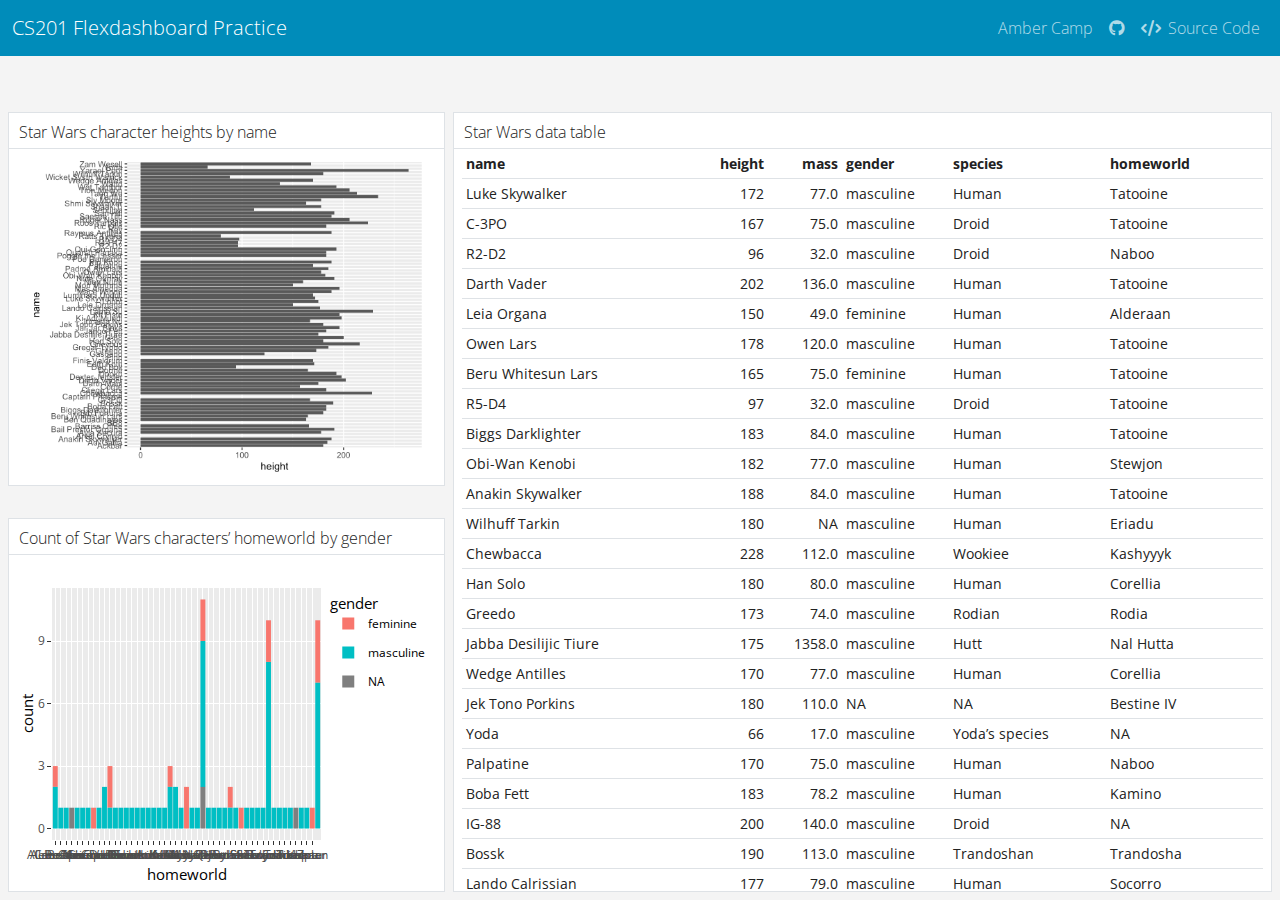
==== commit 1ba59a11: "push dashboard" ====
--- a/docs/index.html
+++ b/docs/index.html
@@ -40,6 +40,14 @@
 <script src="site_libs/featherlight-1.3.5/featherlight.min.js"></script>
 <link href="site_libs/prism-1.4.1/prism.css" rel="stylesheet" />
 <script src="site_libs/prism-1.4.1/prism.js"></script>
+<link href="site_libs/htmltools-fill-0.5.8.1/fill.css" rel="stylesheet" />
+<script src="site_libs/htmlwidgets-1.6.4/htmlwidgets.js"></script>
+<script src="site_libs/plotly-binding-4.10.4/plotly.js"></script>
+<script src="site_libs/typedarray-0.1/typedarray.min.js"></script>
+<link href="site_libs/crosstalk-1.2.1/css/crosstalk.min.css" rel="stylesheet" />
+<script src="site_libs/crosstalk-1.2.1/js/crosstalk.min.js"></script>
+<link href="site_libs/plotly-htmlwidgets-css-2.11.1/plotly-htmlwidgets.css" rel="stylesheet" />
+<script src="site_libs/plotly-main-2.11.1/plotly-latest.min.js"></script>
 <style type="text/css">
 /*
   CSS for flexdashboard.js' use of Sly(). The sizing/position of this CSS needs to be
@@ -174,6 +182,7 @@
 </div><!--/.container-->
 </div><!--/.navbar-->
 
+<img class="mobile-figure" data-mobile-figure-id=fig1 src="index_files/figure-html/unnamed-chunk-1-1.mb.png" />
 <script type="text/javascript">
 
 
@@ -1855,28 +1864,750 @@
 
 <div id="dashboard-container">
 
-<div id="column" class="section level2" data-width="650">
+<div id="column" class="section level2" data-width="350">
 <h2>Column</h2>
-<div id="chart-a" class="section level3">
-<h3>Chart A</h3>
+<div id="star-wars-character-heights-by-name" class="section level3">
+<h3>Star Wars character heights by name</h3>
 <div class="knitr-options" data-fig-width="576" data-fig-height="460">
 
+</div>
+<p><img src="index_files/figure-html/unnamed-chunk-1-1.png" width="576" data-figure-id=fig1 /></p>
+</div>
+<div id="count-of-star-wars-characters-homeworld-by-gender"
+class="section level3">
+<h3>Count of Star Wars characters’ homeworld by gender</h3>
+<div class="knitr-options" data-fig-width="576" data-fig-height="460">
+
+</div>
+<div class="plotly html-widget html-fill-item" id="htmlwidget-4b0a8dff34539a8c1ff7" style="width:576px;height:460.8px;"></div>
+<script type="application/json" data-for="htmlwidget-4b0a8dff34539a8c1ff7">{"x":{"data":[{"orientation":"v","width":[0.89999999999999991,0.89999999999999947,0.89999999999999858,0.89999999999999858,0.89999999999999858,0.89999999999999858,0.90000000000000568,0.90000000000000568,0.90000000000000568,0.90000000000000568,0.90000000000000568],"base":[2,0,1,2,0,9,1,0,8,0,7],"x":[1,8,11,22,25,28,33,35,40,48,49],"y":[1,1,2,1,2,2,1,1,2,1,3],"text":["count: 1<br />homeworld: Alderaan<br />gender: feminine","count: 1<br />homeworld: Chandrila<br />gender: feminine","count: 2<br />homeworld: Coruscant<br />gender: feminine","count: 1<br />homeworld: Kamino<br />gender: feminine","count: 2<br />homeworld: Mirial<br />gender: feminine","count: 2<br />homeworld: Naboo<br />gender: feminine","count: 1<br />homeworld: Ryloth<br />gender: feminine","count: 1<br />homeworld: Shili<br />gender: feminine","count: 2<br />homeworld: Tatooine<br />gender: feminine","count: 1<br />homeworld: Zolan<br />gender: feminine","count: 3<br />homeworld: NA<br />gender: feminine"],"type":"bar","textposition":"none","marker":{"autocolorscale":false,"color":"rgba(248,118,109,1)","line":{"width":1.8897637795275593,"color":"transparent"}},"name":"feminine","legendgroup":"feminine","showlegend":true,"xaxis":"x","yaxis":"y","hoverinfo":"text","frame":null},{"orientation":"v","width":[0.89999999999999991,0.90000000000000013,0.90000000000000036,0.90000000000000036,0.90000000000000036,0.90000000000000036,0.89999999999999858,0.89999999999999858,0.89999999999999858,0.89999999999999858,0.89999999999999858,0.89999999999999858,0.89999999999999858,0.89999999999999858,0.89999999999999858,0.89999999999999858,0.89999999999999858,0.89999999999999858,0.89999999999999858,0.89999999999999858,0.89999999999999858,0.89999999999999858,0.89999999999999858,0.89999999999999858,0.89999999999999858,0.89999999999999858,0.89999999999999858,0.89999999999999858,0.90000000000000213,0.90000000000000568,0.90000000000000568,0.90000000000000568,0.90000000000000568,0.90000000000000568,0.90000000000000568,0.90000000000000568,0.90000000000000568,0.90000000000000568,0.90000000000000568,0.90000000000000568,0.90000000000000568,0.90000000000000568,0.90000000000000568],"base":[0,0,0,0,0,0,0,0,0,0,0,0,0,0,0,0,0,0,0,0,0,0,0,0,2,0,0,0,0,0,0,0,0,0,0,0,0,0,0,0,0,0,0],"x":[1,2,3,5,6,7,9,10,11,12,13,14,15,16,17,18,19,20,21,22,23,24,26,27,28,29,30,31,32,33,34,36,37,38,39,40,41,42,43,44,46,47,49],"y":[2,1,1,1,1,1,1,2,1,1,1,1,1,1,1,1,1,1,1,2,2,1,1,1,7,1,1,1,1,1,1,1,1,1,1,8,1,1,1,1,1,1,7],"text":["count: 2<br />homeworld: Alderaan<br />gender: masculine","count: 1<br />homeworld: Aleen Minor<br />gender: masculine","count: 1<br />homeworld: Bespin<br />gender: masculine","count: 1<br />homeworld: Cato Neimoidia<br />gender: masculine","count: 1<br />homeworld: Cerea<br />gender: masculine","count: 1<br />homeworld: Champala<br />gender: masculine","count: 1<br />homeworld: Concord Dawn<br />gender: masculine","count: 2<br />homeworld: Corellia<br />gender: masculine","count: 1<br />homeworld: Coruscant<br />gender: masculine","count: 1<br />homeworld: Dathomir<br />gender: masculine","count: 1<br />homeworld: Dorin<br />gender: masculine","count: 1<br />homeworld: Endor<br />gender: masculine","count: 1<br />homeworld: Eriadu<br />gender: masculine","count: 1<br />homeworld: Geonosis<br />gender: masculine","count: 1<br />homeworld: Glee Anselm<br />gender: masculine","count: 1<br />homeworld: Haruun Kal<br />gender: masculine","count: 1<br />homeworld: Iktotch<br />gender: masculine","count: 1<br />homeworld: Iridonia<br />gender: masculine","count: 1<br />homeworld: Kalee<br />gender: masculine","count: 2<br />homeworld: Kamino<br />gender: masculine","count: 2<br />homeworld: Kashyyyk<br />gender: masculine","count: 1<br />homeworld: Malastare<br />gender: masculine","count: 1<br />homeworld: Mon Cala<br />gender: masculine","count: 1<br />homeworld: Muunilinst<br />gender: masculine","count: 7<br />homeworld: Naboo<br />gender: masculine","count: 1<br />homeworld: Nal Hutta<br />gender: masculine","count: 1<br />homeworld: Ojom<br />gender: masculine","count: 1<br />homeworld: Quermia<br />gender: masculine","count: 1<br />homeworld: Rodia<br />gender: masculine","count: 1<br />homeworld: Ryloth<br />gender: masculine","count: 1<br />homeworld: Serenno<br />gender: masculine","count: 1<br />homeworld: Skako<br />gender: masculine","count: 1<br />homeworld: Socorro<br />gender: masculine","count: 1<br />homeworld: Stewjon<br />gender: masculine","count: 1<br />homeworld: Sullust<br />gender: masculine","count: 8<br />homeworld: Tatooine<br />gender: masculine","count: 1<br />homeworld: Toydaria<br />gender: masculine","count: 1<br />homeworld: Trandosha<br />gender: masculine","count: 1<br />homeworld: Troiken<br />gender: masculine","count: 1<br />homeworld: Tund<br />gender: masculine","count: 1<br />homeworld: Utapau<br />gender: masculine","count: 1<br />homeworld: Vulpter<br />gender: masculine","count: 7<br />homeworld: NA<br />gender: masculine"],"type":"bar","textposition":"none","marker":{"autocolorscale":false,"color":"rgba(0,191,196,1)","line":{"width":1.8897637795275593,"color":"transparent"}},"name":"masculine","legendgroup":"masculine","showlegend":true,"xaxis":"x","yaxis":"y","hoverinfo":"text","frame":null},{"orientation":"v","width":[0.90000000000000036,0.89999999999999858,0.90000000000000568],"base":[0,0,0],"x":[4,28,45],"y":[1,2,1],"text":["count: 1<br />homeworld: Bestine IV<br />gender: NA","count: 2<br />homeworld: Naboo<br />gender: NA","count: 1<br />homeworld: Umbara<br />gender: NA"],"type":"bar","textposition":"none","marker":{"autocolorscale":false,"color":"rgba(127,127,127,1)","line":{"width":1.8897637795275593,"color":"transparent"}},"name":"NA","legendgroup":"NA","showlegend":true,"xaxis":"x","yaxis":"y","hoverinfo":"text","frame":null}],"layout":{"margin":{"t":25.132420091324207,"r":7.3059360730593621,"b":39.086757990867589,"l":31.415525114155255},"plot_bgcolor":"rgba(235,235,235,1)","paper_bgcolor":"rgba(255,255,255,1)","font":{"color":"rgba(0,0,0,1)","family":"","size":14.611872146118724},"xaxis":{"domain":[0,1],"automargin":true,"type":"linear","autorange":false,"range":[0.40000000000000002,49.600000000000001],"tickmode":"array","ticktext":["Alderaan","Aleen Minor","Bespin","Bestine IV","Cato Neimoidia","Cerea","Champala","Chandrila","Concord Dawn","Corellia","Coruscant","Dathomir","Dorin","Endor","Eriadu","Geonosis","Glee Anselm","Haruun Kal","Iktotch","Iridonia","Kalee","Kamino","Kashyyyk","Malastare","Mirial","Mon Cala","Muunilinst","Naboo","Nal Hutta","Ojom","Quermia","Rodia","Ryloth","Serenno","Shili","Skako","Socorro","Stewjon","Sullust","Tatooine","Toydaria","Trandosha","Troiken","Tund","Umbara","Utapau","Vulpter","Zolan"],"tickvals":[1,2,3,4,5,6,7,8,9,10,11,12,13.000000000000002,13.999999999999998,14.999999999999998,15.999999999999998,17,18,19,20,21,22,23,24,25,25.999999999999996,27,27.999999999999996,29,29.999999999999996,31,31.999999999999996,33,34,35,36,37,38,39,40,41,42,43,44,45,46,47,48],"categoryorder":"array","categoryarray":["Alderaan","Aleen Minor","Bespin","Bestine IV","Cato Neimoidia","Cerea","Champala","Chandrila","Concord Dawn","Corellia","Coruscant","Dathomir","Dorin","Endor","Eriadu","Geonosis","Glee Anselm","Haruun Kal","Iktotch","Iridonia","Kalee","Kamino","Kashyyyk","Malastare","Mirial","Mon Cala","Muunilinst","Naboo","Nal Hutta","Ojom","Quermia","Rodia","Ryloth","Serenno","Shili","Skako","Socorro","Stewjon","Sullust","Tatooine","Toydaria","Trandosha","Troiken","Tund","Umbara","Utapau","Vulpter","Zolan"],"nticks":null,"ticks":"outside","tickcolor":"rgba(51,51,51,1)","ticklen":3.6529680365296811,"tickwidth":0.66417600664176002,"showticklabels":true,"tickfont":{"color":"rgba(77,77,77,1)","family":"","size":11.68949771689498},"tickangle":-0,"showline":false,"linecolor":null,"linewidth":0,"showgrid":true,"gridcolor":"rgba(255,255,255,1)","gridwidth":0.66417600664176002,"zeroline":false,"anchor":"y","title":{"text":"homeworld","font":{"color":"rgba(0,0,0,1)","family":"","size":14.611872146118724}},"hoverformat":".2f"},"yaxis":{"domain":[0,1],"automargin":true,"type":"linear","autorange":false,"range":[-0.55000000000000004,11.550000000000001],"tickmode":"array","ticktext":["0","3","6","9"],"tickvals":[0,3,6.0000000000000009,9],"categoryorder":"array","categoryarray":["0","3","6","9"],"nticks":null,"ticks":"outside","tickcolor":"rgba(51,51,51,1)","ticklen":3.6529680365296811,"tickwidth":0.66417600664176002,"showticklabels":true,"tickfont":{"color":"rgba(77,77,77,1)","family":"","size":11.68949771689498},"tickangle":-0,"showline":false,"linecolor":null,"linewidth":0,"showgrid":true,"gridcolor":"rgba(255,255,255,1)","gridwidth":0.66417600664176002,"zeroline":false,"anchor":"x","title":{"text":"count","font":{"color":"rgba(0,0,0,1)","family":"","size":14.611872146118724}},"hoverformat":".2f"},"shapes":[{"type":"rect","fillcolor":null,"line":{"color":null,"width":0,"linetype":[]},"yref":"paper","xref":"paper","x0":0,"x1":1,"y0":0,"y1":1}],"showlegend":true,"legend":{"bgcolor":"rgba(255,255,255,1)","bordercolor":"transparent","borderwidth":1.8897637795275593,"font":{"color":"rgba(0,0,0,1)","family":"","size":11.68949771689498},"title":{"text":"gender","font":{"color":"rgba(0,0,0,1)","family":"","size":14.611872146118724}}},"hovermode":"closest","barmode":"relative"},"config":{"doubleClick":"reset","modeBarButtonsToAdd":["hoverclosest","hovercompare"],"showSendToCloud":false},"source":"A","attrs":{"1661d732d426":{"x":{},"fill":{},"type":"bar"}},"cur_data":"1661d732d426","visdat":{"1661d732d426":["function (y) ","x"]},"highlight":{"on":"plotly_click","persistent":false,"dynamic":false,"selectize":false,"opacityDim":0.20000000000000001,"selected":{"opacity":1},"debounce":0},"shinyEvents":["plotly_hover","plotly_click","plotly_selected","plotly_relayout","plotly_brushed","plotly_brushing","plotly_clickannotation","plotly_doubleclick","plotly_deselect","plotly_afterplot","plotly_sunburstclick"],"base_url":"https://plot.ly"},"evals":[],"jsHooks":[]}</script>
 </div>
 </div>
+<div id="column-1" class="section level2" data-width="650">
+<h2>Column</h2>
+<div id="star-wars-data-table" class="section level3">
+<h3>Star Wars data table</h3>
+<div class="knitr-options" data-fig-width="576" data-fig-height="460">
+
 </div>
-<div id="column-1" class="section level2" data-width="350">
-<h2>Column</h2>
-<div id="chart-b" class="section level3">
-<h3>Chart B</h3>
-<div class="knitr-options" data-fig-width="576" data-fig-height="460">
-
-</div>
-</div>
-<div id="chart-c" class="section level3">
-<h3>Chart C</h3>
-<div class="knitr-options" data-fig-width="576" data-fig-height="460">
-
-</div>
+<table>
+<colgroup>
+<col width="28%" />
+<col width="9%" />
+<col width="9%" />
+<col width="13%" />
+<col width="19%" />
+<col width="19%" />
+</colgroup>
+<thead>
+<tr class="header">
+<th align="left">name</th>
+<th align="right">height</th>
+<th align="right">mass</th>
+<th align="left">gender</th>
+<th align="left">species</th>
+<th align="left">homeworld</th>
+</tr>
+</thead>
+<tbody>
+<tr class="odd">
+<td align="left">Luke Skywalker</td>
+<td align="right">172</td>
+<td align="right">77.0</td>
+<td align="left">masculine</td>
+<td align="left">Human</td>
+<td align="left">Tatooine</td>
+</tr>
+<tr class="even">
+<td align="left">C-3PO</td>
+<td align="right">167</td>
+<td align="right">75.0</td>
+<td align="left">masculine</td>
+<td align="left">Droid</td>
+<td align="left">Tatooine</td>
+</tr>
+<tr class="odd">
+<td align="left">R2-D2</td>
+<td align="right">96</td>
+<td align="right">32.0</td>
+<td align="left">masculine</td>
+<td align="left">Droid</td>
+<td align="left">Naboo</td>
+</tr>
+<tr class="even">
+<td align="left">Darth Vader</td>
+<td align="right">202</td>
+<td align="right">136.0</td>
+<td align="left">masculine</td>
+<td align="left">Human</td>
+<td align="left">Tatooine</td>
+</tr>
+<tr class="odd">
+<td align="left">Leia Organa</td>
+<td align="right">150</td>
+<td align="right">49.0</td>
+<td align="left">feminine</td>
+<td align="left">Human</td>
+<td align="left">Alderaan</td>
+</tr>
+<tr class="even">
+<td align="left">Owen Lars</td>
+<td align="right">178</td>
+<td align="right">120.0</td>
+<td align="left">masculine</td>
+<td align="left">Human</td>
+<td align="left">Tatooine</td>
+</tr>
+<tr class="odd">
+<td align="left">Beru Whitesun Lars</td>
+<td align="right">165</td>
+<td align="right">75.0</td>
+<td align="left">feminine</td>
+<td align="left">Human</td>
+<td align="left">Tatooine</td>
+</tr>
+<tr class="even">
+<td align="left">R5-D4</td>
+<td align="right">97</td>
+<td align="right">32.0</td>
+<td align="left">masculine</td>
+<td align="left">Droid</td>
+<td align="left">Tatooine</td>
+</tr>
+<tr class="odd">
+<td align="left">Biggs Darklighter</td>
+<td align="right">183</td>
+<td align="right">84.0</td>
+<td align="left">masculine</td>
+<td align="left">Human</td>
+<td align="left">Tatooine</td>
+</tr>
+<tr class="even">
+<td align="left">Obi-Wan Kenobi</td>
+<td align="right">182</td>
+<td align="right">77.0</td>
+<td align="left">masculine</td>
+<td align="left">Human</td>
+<td align="left">Stewjon</td>
+</tr>
+<tr class="odd">
+<td align="left">Anakin Skywalker</td>
+<td align="right">188</td>
+<td align="right">84.0</td>
+<td align="left">masculine</td>
+<td align="left">Human</td>
+<td align="left">Tatooine</td>
+</tr>
+<tr class="even">
+<td align="left">Wilhuff Tarkin</td>
+<td align="right">180</td>
+<td align="right">NA</td>
+<td align="left">masculine</td>
+<td align="left">Human</td>
+<td align="left">Eriadu</td>
+</tr>
+<tr class="odd">
+<td align="left">Chewbacca</td>
+<td align="right">228</td>
+<td align="right">112.0</td>
+<td align="left">masculine</td>
+<td align="left">Wookiee</td>
+<td align="left">Kashyyyk</td>
+</tr>
+<tr class="even">
+<td align="left">Han Solo</td>
+<td align="right">180</td>
+<td align="right">80.0</td>
+<td align="left">masculine</td>
+<td align="left">Human</td>
+<td align="left">Corellia</td>
+</tr>
+<tr class="odd">
+<td align="left">Greedo</td>
+<td align="right">173</td>
+<td align="right">74.0</td>
+<td align="left">masculine</td>
+<td align="left">Rodian</td>
+<td align="left">Rodia</td>
+</tr>
+<tr class="even">
+<td align="left">Jabba Desilijic Tiure</td>
+<td align="right">175</td>
+<td align="right">1358.0</td>
+<td align="left">masculine</td>
+<td align="left">Hutt</td>
+<td align="left">Nal Hutta</td>
+</tr>
+<tr class="odd">
+<td align="left">Wedge Antilles</td>
+<td align="right">170</td>
+<td align="right">77.0</td>
+<td align="left">masculine</td>
+<td align="left">Human</td>
+<td align="left">Corellia</td>
+</tr>
+<tr class="even">
+<td align="left">Jek Tono Porkins</td>
+<td align="right">180</td>
+<td align="right">110.0</td>
+<td align="left">NA</td>
+<td align="left">NA</td>
+<td align="left">Bestine IV</td>
+</tr>
+<tr class="odd">
+<td align="left">Yoda</td>
+<td align="right">66</td>
+<td align="right">17.0</td>
+<td align="left">masculine</td>
+<td align="left">Yoda’s species</td>
+<td align="left">NA</td>
+</tr>
+<tr class="even">
+<td align="left">Palpatine</td>
+<td align="right">170</td>
+<td align="right">75.0</td>
+<td align="left">masculine</td>
+<td align="left">Human</td>
+<td align="left">Naboo</td>
+</tr>
+<tr class="odd">
+<td align="left">Boba Fett</td>
+<td align="right">183</td>
+<td align="right">78.2</td>
+<td align="left">masculine</td>
+<td align="left">Human</td>
+<td align="left">Kamino</td>
+</tr>
+<tr class="even">
+<td align="left">IG-88</td>
+<td align="right">200</td>
+<td align="right">140.0</td>
+<td align="left">masculine</td>
+<td align="left">Droid</td>
+<td align="left">NA</td>
+</tr>
+<tr class="odd">
+<td align="left">Bossk</td>
+<td align="right">190</td>
+<td align="right">113.0</td>
+<td align="left">masculine</td>
+<td align="left">Trandoshan</td>
+<td align="left">Trandosha</td>
+</tr>
+<tr class="even">
+<td align="left">Lando Calrissian</td>
+<td align="right">177</td>
+<td align="right">79.0</td>
+<td align="left">masculine</td>
+<td align="left">Human</td>
+<td align="left">Socorro</td>
+</tr>
+<tr class="odd">
+<td align="left">Lobot</td>
+<td align="right">175</td>
+<td align="right">79.0</td>
+<td align="left">masculine</td>
+<td align="left">Human</td>
+<td align="left">Bespin</td>
+</tr>
+<tr class="even">
+<td align="left">Ackbar</td>
+<td align="right">180</td>
+<td align="right">83.0</td>
+<td align="left">masculine</td>
+<td align="left">Mon Calamari</td>
+<td align="left">Mon Cala</td>
+</tr>
+<tr class="odd">
+<td align="left">Mon Mothma</td>
+<td align="right">150</td>
+<td align="right">NA</td>
+<td align="left">feminine</td>
+<td align="left">Human</td>
+<td align="left">Chandrila</td>
+</tr>
+<tr class="even">
+<td align="left">Arvel Crynyd</td>
+<td align="right">NA</td>
+<td align="right">NA</td>
+<td align="left">masculine</td>
+<td align="left">Human</td>
+<td align="left">NA</td>
+</tr>
+<tr class="odd">
+<td align="left">Wicket Systri Warrick</td>
+<td align="right">88</td>
+<td align="right">20.0</td>
+<td align="left">masculine</td>
+<td align="left">Ewok</td>
+<td align="left">Endor</td>
+</tr>
+<tr class="even">
+<td align="left">Nien Nunb</td>
+<td align="right">160</td>
+<td align="right">68.0</td>
+<td align="left">masculine</td>
+<td align="left">Sullustan</td>
+<td align="left">Sullust</td>
+</tr>
+<tr class="odd">
+<td align="left">Qui-Gon Jinn</td>
+<td align="right">193</td>
+<td align="right">89.0</td>
+<td align="left">masculine</td>
+<td align="left">Human</td>
+<td align="left">NA</td>
+</tr>
+<tr class="even">
+<td align="left">Nute Gunray</td>
+<td align="right">191</td>
+<td align="right">90.0</td>
+<td align="left">masculine</td>
+<td align="left">Neimodian</td>
+<td align="left">Cato Neimoidia</td>
+</tr>
+<tr class="odd">
+<td align="left">Finis Valorum</td>
+<td align="right">170</td>
+<td align="right">NA</td>
+<td align="left">masculine</td>
+<td align="left">Human</td>
+<td align="left">Coruscant</td>
+</tr>
+<tr class="even">
+<td align="left">Padmé Amidala</td>
+<td align="right">185</td>
+<td align="right">45.0</td>
+<td align="left">feminine</td>
+<td align="left">Human</td>
+<td align="left">Naboo</td>
+</tr>
+<tr class="odd">
+<td align="left">Jar Jar Binks</td>
+<td align="right">196</td>
+<td align="right">66.0</td>
+<td align="left">masculine</td>
+<td align="left">Gungan</td>
+<td align="left">Naboo</td>
+</tr>
+<tr class="even">
+<td align="left">Roos Tarpals</td>
+<td align="right">224</td>
+<td align="right">82.0</td>
+<td align="left">masculine</td>
+<td align="left">Gungan</td>
+<td align="left">Naboo</td>
+</tr>
+<tr class="odd">
+<td align="left">Rugor Nass</td>
+<td align="right">206</td>
+<td align="right">NA</td>
+<td align="left">masculine</td>
+<td align="left">Gungan</td>
+<td align="left">Naboo</td>
+</tr>
+<tr class="even">
+<td align="left">Ric Olié</td>
+<td align="right">183</td>
+<td align="right">NA</td>
+<td align="left">masculine</td>
+<td align="left">Human</td>
+<td align="left">Naboo</td>
+</tr>
+<tr class="odd">
+<td align="left">Watto</td>
+<td align="right">137</td>
+<td align="right">NA</td>
+<td align="left">masculine</td>
+<td align="left">Toydarian</td>
+<td align="left">Toydaria</td>
+</tr>
+<tr class="even">
+<td align="left">Sebulba</td>
+<td align="right">112</td>
+<td align="right">40.0</td>
+<td align="left">masculine</td>
+<td align="left">Dug</td>
+<td align="left">Malastare</td>
+</tr>
+<tr class="odd">
+<td align="left">Quarsh Panaka</td>
+<td align="right">183</td>
+<td align="right">NA</td>
+<td align="left">masculine</td>
+<td align="left">Human</td>
+<td align="left">Naboo</td>
+</tr>
+<tr class="even">
+<td align="left">Shmi Skywalker</td>
+<td align="right">163</td>
+<td align="right">NA</td>
+<td align="left">feminine</td>
+<td align="left">Human</td>
+<td align="left">Tatooine</td>
+</tr>
+<tr class="odd">
+<td align="left">Darth Maul</td>
+<td align="right">175</td>
+<td align="right">80.0</td>
+<td align="left">masculine</td>
+<td align="left">Zabrak</td>
+<td align="left">Dathomir</td>
+</tr>
+<tr class="even">
+<td align="left">Bib Fortuna</td>
+<td align="right">180</td>
+<td align="right">NA</td>
+<td align="left">masculine</td>
+<td align="left">Twi’lek</td>
+<td align="left">Ryloth</td>
+</tr>
+<tr class="odd">
+<td align="left">Ayla Secura</td>
+<td align="right">178</td>
+<td align="right">55.0</td>
+<td align="left">feminine</td>
+<td align="left">Twi’lek</td>
+<td align="left">Ryloth</td>
+</tr>
+<tr class="even">
+<td align="left">Ratts Tyerel</td>
+<td align="right">79</td>
+<td align="right">15.0</td>
+<td align="left">masculine</td>
+<td align="left">Aleena</td>
+<td align="left">Aleen Minor</td>
+</tr>
+<tr class="odd">
+<td align="left">Dud Bolt</td>
+<td align="right">94</td>
+<td align="right">45.0</td>
+<td align="left">masculine</td>
+<td align="left">Vulptereen</td>
+<td align="left">Vulpter</td>
+</tr>
+<tr class="even">
+<td align="left">Gasgano</td>
+<td align="right">122</td>
+<td align="right">NA</td>
+<td align="left">masculine</td>
+<td align="left">Xexto</td>
+<td align="left">Troiken</td>
+</tr>
+<tr class="odd">
+<td align="left">Ben Quadinaros</td>
+<td align="right">163</td>
+<td align="right">65.0</td>
+<td align="left">masculine</td>
+<td align="left">Toong</td>
+<td align="left">Tund</td>
+</tr>
+<tr class="even">
+<td align="left">Mace Windu</td>
+<td align="right">188</td>
+<td align="right">84.0</td>
+<td align="left">masculine</td>
+<td align="left">Human</td>
+<td align="left">Haruun Kal</td>
+</tr>
+<tr class="odd">
+<td align="left">Ki-Adi-Mundi</td>
+<td align="right">198</td>
+<td align="right">82.0</td>
+<td align="left">masculine</td>
+<td align="left">Cerean</td>
+<td align="left">Cerea</td>
+</tr>
+<tr class="even">
+<td align="left">Kit Fisto</td>
+<td align="right">196</td>
+<td align="right">87.0</td>
+<td align="left">masculine</td>
+<td align="left">Nautolan</td>
+<td align="left">Glee Anselm</td>
+</tr>
+<tr class="odd">
+<td align="left">Eeth Koth</td>
+<td align="right">171</td>
+<td align="right">NA</td>
+<td align="left">masculine</td>
+<td align="left">Zabrak</td>
+<td align="left">Iridonia</td>
+</tr>
+<tr class="even">
+<td align="left">Adi Gallia</td>
+<td align="right">184</td>
+<td align="right">50.0</td>
+<td align="left">feminine</td>
+<td align="left">Tholothian</td>
+<td align="left">Coruscant</td>
+</tr>
+<tr class="odd">
+<td align="left">Saesee Tiin</td>
+<td align="right">188</td>
+<td align="right">NA</td>
+<td align="left">masculine</td>
+<td align="left">Iktotchi</td>
+<td align="left">Iktotch</td>
+</tr>
+<tr class="even">
+<td align="left">Yarael Poof</td>
+<td align="right">264</td>
+<td align="right">NA</td>
+<td align="left">masculine</td>
+<td align="left">Quermian</td>
+<td align="left">Quermia</td>
+</tr>
+<tr class="odd">
+<td align="left">Plo Koon</td>
+<td align="right">188</td>
+<td align="right">80.0</td>
+<td align="left">masculine</td>
+<td align="left">Kel Dor</td>
+<td align="left">Dorin</td>
+</tr>
+<tr class="even">
+<td align="left">Mas Amedda</td>
+<td align="right">196</td>
+<td align="right">NA</td>
+<td align="left">masculine</td>
+<td align="left">Chagrian</td>
+<td align="left">Champala</td>
+</tr>
+<tr class="odd">
+<td align="left">Gregar Typho</td>
+<td align="right">185</td>
+<td align="right">85.0</td>
+<td align="left">NA</td>
+<td align="left">NA</td>
+<td align="left">Naboo</td>
+</tr>
+<tr class="even">
+<td align="left">Cordé</td>
+<td align="right">157</td>
+<td align="right">NA</td>
+<td align="left">NA</td>
+<td align="left">NA</td>
+<td align="left">Naboo</td>
+</tr>
+<tr class="odd">
+<td align="left">Cliegg Lars</td>
+<td align="right">183</td>
+<td align="right">NA</td>
+<td align="left">masculine</td>
+<td align="left">Human</td>
+<td align="left">Tatooine</td>
+</tr>
+<tr class="even">
+<td align="left">Poggle the Lesser</td>
+<td align="right">183</td>
+<td align="right">80.0</td>
+<td align="left">masculine</td>
+<td align="left">Geonosian</td>
+<td align="left">Geonosis</td>
+</tr>
+<tr class="odd">
+<td align="left">Luminara Unduli</td>
+<td align="right">170</td>
+<td align="right">56.2</td>
+<td align="left">feminine</td>
+<td align="left">Mirialan</td>
+<td align="left">Mirial</td>
+</tr>
+<tr class="even">
+<td align="left">Barriss Offee</td>
+<td align="right">166</td>
+<td align="right">50.0</td>
+<td align="left">feminine</td>
+<td align="left">Mirialan</td>
+<td align="left">Mirial</td>
+</tr>
+<tr class="odd">
+<td align="left">Dormé</td>
+<td align="right">165</td>
+<td align="right">NA</td>
+<td align="left">feminine</td>
+<td align="left">Human</td>
+<td align="left">Naboo</td>
+</tr>
+<tr class="even">
+<td align="left">Dooku</td>
+<td align="right">193</td>
+<td align="right">80.0</td>
+<td align="left">masculine</td>
+<td align="left">Human</td>
+<td align="left">Serenno</td>
+</tr>
+<tr class="odd">
+<td align="left">Bail Prestor Organa</td>
+<td align="right">191</td>
+<td align="right">NA</td>
+<td align="left">masculine</td>
+<td align="left">Human</td>
+<td align="left">Alderaan</td>
+</tr>
+<tr class="even">
+<td align="left">Jango Fett</td>
+<td align="right">183</td>
+<td align="right">79.0</td>
+<td align="left">masculine</td>
+<td align="left">Human</td>
+<td align="left">Concord Dawn</td>
+</tr>
+<tr class="odd">
+<td align="left">Zam Wesell</td>
+<td align="right">168</td>
+<td align="right">55.0</td>
+<td align="left">feminine</td>
+<td align="left">Clawdite</td>
+<td align="left">Zolan</td>
+</tr>
+<tr class="even">
+<td align="left">Dexter Jettster</td>
+<td align="right">198</td>
+<td align="right">102.0</td>
+<td align="left">masculine</td>
+<td align="left">Besalisk</td>
+<td align="left">Ojom</td>
+</tr>
+<tr class="odd">
+<td align="left">Lama Su</td>
+<td align="right">229</td>
+<td align="right">88.0</td>
+<td align="left">masculine</td>
+<td align="left">Kaminoan</td>
+<td align="left">Kamino</td>
+</tr>
+<tr class="even">
+<td align="left">Taun We</td>
+<td align="right">213</td>
+<td align="right">NA</td>
+<td align="left">feminine</td>
+<td align="left">Kaminoan</td>
+<td align="left">Kamino</td>
+</tr>
+<tr class="odd">
+<td align="left">Jocasta Nu</td>
+<td align="right">167</td>
+<td align="right">NA</td>
+<td align="left">feminine</td>
+<td align="left">Human</td>
+<td align="left">Coruscant</td>
+</tr>
+<tr class="even">
+<td align="left">R4-P17</td>
+<td align="right">96</td>
+<td align="right">NA</td>
+<td align="left">feminine</td>
+<td align="left">Droid</td>
+<td align="left">NA</td>
+</tr>
+<tr class="odd">
+<td align="left">Wat Tambor</td>
+<td align="right">193</td>
+<td align="right">48.0</td>
+<td align="left">masculine</td>
+<td align="left">Skakoan</td>
+<td align="left">Skako</td>
+</tr>
+<tr class="even">
+<td align="left">San Hill</td>
+<td align="right">191</td>
+<td align="right">NA</td>
+<td align="left">masculine</td>
+<td align="left">Muun</td>
+<td align="left">Muunilinst</td>
+</tr>
+<tr class="odd">
+<td align="left">Shaak Ti</td>
+<td align="right">178</td>
+<td align="right">57.0</td>
+<td align="left">feminine</td>
+<td align="left">Togruta</td>
+<td align="left">Shili</td>
+</tr>
+<tr class="even">
+<td align="left">Grievous</td>
+<td align="right">216</td>
+<td align="right">159.0</td>
+<td align="left">masculine</td>
+<td align="left">Kaleesh</td>
+<td align="left">Kalee</td>
+</tr>
+<tr class="odd">
+<td align="left">Tarfful</td>
+<td align="right">234</td>
+<td align="right">136.0</td>
+<td align="left">masculine</td>
+<td align="left">Wookiee</td>
+<td align="left">Kashyyyk</td>
+</tr>
+<tr class="even">
+<td align="left">Raymus Antilles</td>
+<td align="right">188</td>
+<td align="right">79.0</td>
+<td align="left">masculine</td>
+<td align="left">Human</td>
+<td align="left">Alderaan</td>
+</tr>
+<tr class="odd">
+<td align="left">Sly Moore</td>
+<td align="right">178</td>
+<td align="right">48.0</td>
+<td align="left">NA</td>
+<td align="left">NA</td>
+<td align="left">Umbara</td>
+</tr>
+<tr class="even">
+<td align="left">Tion Medon</td>
+<td align="right">206</td>
+<td align="right">80.0</td>
+<td align="left">masculine</td>
+<td align="left">Pau’an</td>
+<td align="left">Utapau</td>
+</tr>
+<tr class="odd">
+<td align="left">Finn</td>
+<td align="right">NA</td>
+<td align="right">NA</td>
+<td align="left">masculine</td>
+<td align="left">Human</td>
+<td align="left">NA</td>
+</tr>
+<tr class="even">
+<td align="left">Rey</td>
+<td align="right">NA</td>
+<td align="right">NA</td>
+<td align="left">feminine</td>
+<td align="left">Human</td>
+<td align="left">NA</td>
+</tr>
+<tr class="odd">
+<td align="left">Poe Dameron</td>
+<td align="right">NA</td>
+<td align="right">NA</td>
+<td align="left">masculine</td>
+<td align="left">Human</td>
+<td align="left">NA</td>
+</tr>
+<tr class="even">
+<td align="left">BB8</td>
+<td align="right">NA</td>
+<td align="right">NA</td>
+<td align="left">masculine</td>
+<td align="left">Droid</td>
+<td align="left">NA</td>
+</tr>
+<tr class="odd">
+<td align="left">Captain Phasma</td>
+<td align="right">NA</td>
+<td align="right">NA</td>
+<td align="left">feminine</td>
+<td align="left">Human</td>
+<td align="left">NA</td>
+</tr>
+</tbody>
+</table>
 </div>
 </div>
 
@@ -1919,28 +2650,35 @@
 library(plotly)
 ```
 
+Column {data-width=350}
+-----------------------------------------------------------------------
+
+### Star Wars character heights by name
+
+```{r}
+ggplot(starwars, aes(x=name, y=height)) +
+  geom_bar(stat="identity") +
+  coord_flip()
+```
+
+### Count of Star Wars characters' homeworld by gender
+
+```{r}
+p &lt;- ggplot(starwars, aes(x=homeworld, fill=gender)) +
+  geom_bar()
+
+ggplotly(p)
+```
+
 Column {data-width=650}
 -----------------------------------------------------------------------
-
-### Chart A
+### Star Wars data table
 
 ```{r}
-
-```
-
-Column {data-width=350}
------------------------------------------------------------------------
-
-### Chart B
-
-```{r}
-
-```
-
-### Chart C
-
-```{r}
-
+starwars &lt;- starwars %&gt;% 
+  select(name, height, mass, gender, species, homeworld)
+
+knitr::kable(starwars)
 ```
 
 </code></pre>
--- a/docs/site_libs/htmltools-fill-0.5.8.1/fill.css
+++ b/docs/site_libs/htmltools-fill-0.5.8.1/fill.css
@@ -0,0 +1,21 @@
+@layer htmltools {
+  .html-fill-container {
+    display: flex;
+    flex-direction: column;
+    /* Prevent the container from expanding vertically or horizontally beyond its
+    parent's constraints. */
+    min-height: 0;
+    min-width: 0;
+  }
+  .html-fill-container > .html-fill-item {
+    /* Fill items can grow and shrink freely within
+    available vertical space in fillable container */
+    flex: 1 1 auto;
+    min-height: 0;
+    min-width: 0;
+  }
+  .html-fill-container > :not(.html-fill-item) {
+    /* Prevent shrinking or growing of non-fill items */
+    flex: 0 0 auto;
+  }
+}
--- a/docs/site_libs/crosstalk-1.2.1/css/crosstalk.min.css
+++ b/docs/site_libs/crosstalk-1.2.1/css/crosstalk.min.css
@@ -0,0 +1 @@
+.container-fluid.crosstalk-bscols{margin-left:-30px;margin-right:-30px;white-space:normal}body>.container-fluid.crosstalk-bscols{margin-left:auto;margin-right:auto}.crosstalk-input-checkboxgroup .crosstalk-options-group .crosstalk-options-column{display:inline-block;padding-right:12px;vertical-align:top}@media only screen and (max-width: 480px){.crosstalk-input-checkboxgroup .crosstalk-options-group .crosstalk-options-column{display:block;padding-right:inherit}}.crosstalk-input{margin-bottom:15px}.crosstalk-input .control-label{margin-bottom:0;vertical-align:middle}.crosstalk-input input[type="checkbox"]{margin:4px 0 0;margin-top:1px;line-height:normal}.crosstalk-input .checkbox{position:relative;display:block;margin-top:10px;margin-bottom:10px}.crosstalk-input .checkbox>label{padding-left:20px;margin-bottom:0;font-weight:400;cursor:pointer}.crosstalk-input .checkbox input[type="checkbox"],.crosstalk-input .checkbox-inline input[type="checkbox"]{position:absolute;margin-top:2px;margin-left:-20px}.crosstalk-input .checkbox+.checkbox{margin-top:-5px}.crosstalk-input .checkbox-inline{position:relative;display:inline-block;padding-left:20px;margin-bottom:0;font-weight:400;vertical-align:middle;cursor:pointer}.crosstalk-input .checkbox-inline+.checkbox-inline{margin-top:0;margin-left:10px}
--- a/docs/site_libs/plotly-htmlwidgets-css-2.11.1/plotly-htmlwidgets.css
+++ b/docs/site_libs/plotly-htmlwidgets-css-2.11.1/plotly-htmlwidgets.css
@@ -0,0 +1,9 @@
+/*
+just here so that plotly works
+correctly with ioslides.
+see https://github.com/ropensci/plotly/issues/463
+*/
+
+slide:not(.current) .plotly.html-widget{
+  display: none;
+}
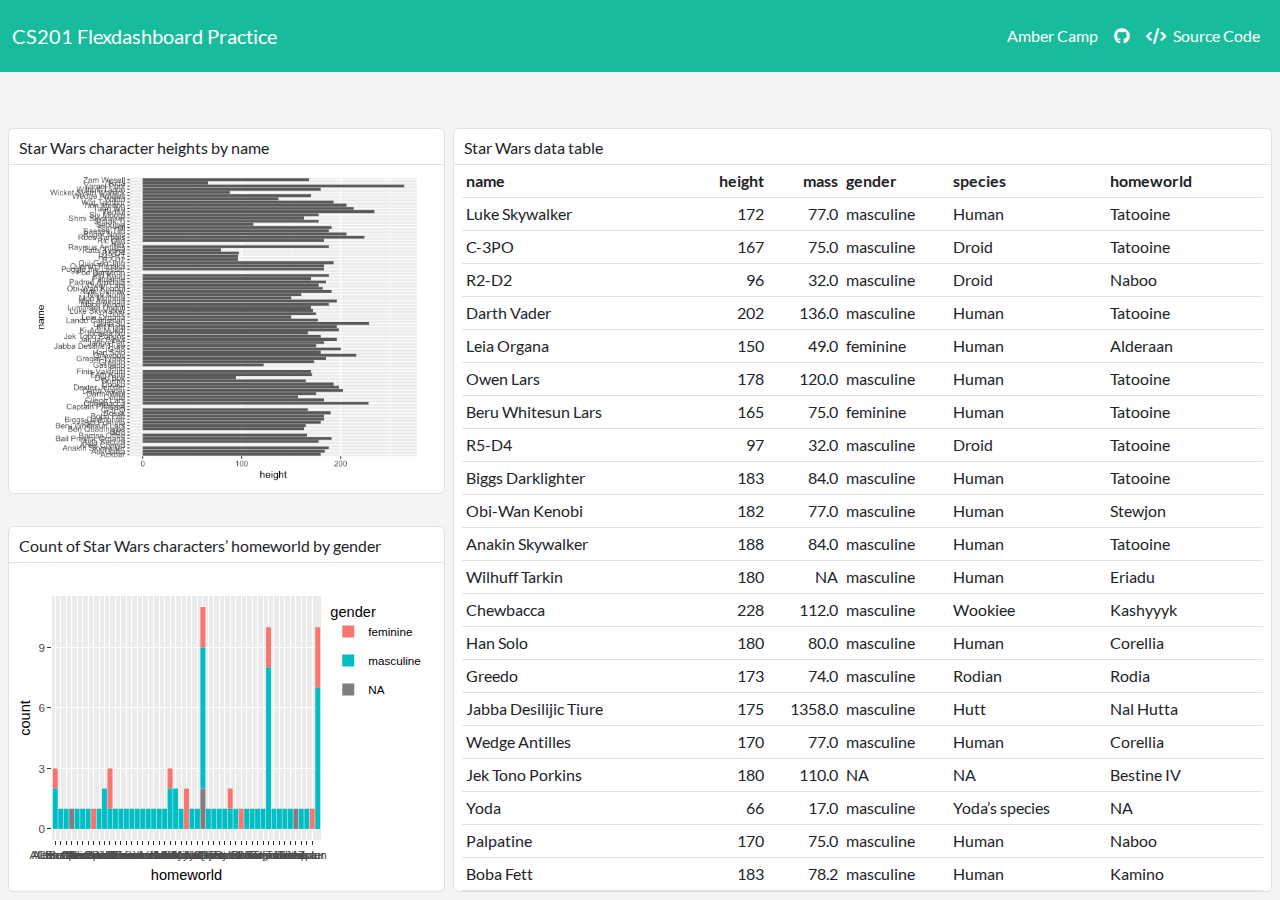
==== commit 43f0b43b: "test" ====
--- a/docs/index.html
+++ b/docs/index.html
@@ -1879,8 +1879,8 @@
 <div class="knitr-options" data-fig-width="576" data-fig-height="460">
 
 </div>
-<div class="plotly html-widget html-fill-item" id="htmlwidget-4b0a8dff34539a8c1ff7" style="width:576px;height:460.8px;"></div>
-<script type="application/json" data-for="htmlwidget-4b0a8dff34539a8c1ff7">{"x":{"data":[{"orientation":"v","width":[0.89999999999999991,0.89999999999999947,0.89999999999999858,0.89999999999999858,0.89999999999999858,0.89999999999999858,0.90000000000000568,0.90000000000000568,0.90000000000000568,0.90000000000000568,0.90000000000000568],"base":[2,0,1,2,0,9,1,0,8,0,7],"x":[1,8,11,22,25,28,33,35,40,48,49],"y":[1,1,2,1,2,2,1,1,2,1,3],"text":["count: 1<br />homeworld: Alderaan<br />gender: feminine","count: 1<br />homeworld: Chandrila<br />gender: feminine","count: 2<br />homeworld: Coruscant<br />gender: feminine","count: 1<br />homeworld: Kamino<br />gender: feminine","count: 2<br />homeworld: Mirial<br />gender: feminine","count: 2<br />homeworld: Naboo<br />gender: feminine","count: 1<br />homeworld: Ryloth<br />gender: feminine","count: 1<br />homeworld: Shili<br />gender: feminine","count: 2<br />homeworld: Tatooine<br />gender: feminine","count: 1<br />homeworld: Zolan<br />gender: feminine","count: 3<br />homeworld: NA<br />gender: feminine"],"type":"bar","textposition":"none","marker":{"autocolorscale":false,"color":"rgba(248,118,109,1)","line":{"width":1.8897637795275593,"color":"transparent"}},"name":"feminine","legendgroup":"feminine","showlegend":true,"xaxis":"x","yaxis":"y","hoverinfo":"text","frame":null},{"orientation":"v","width":[0.89999999999999991,0.90000000000000013,0.90000000000000036,0.90000000000000036,0.90000000000000036,0.90000000000000036,0.89999999999999858,0.89999999999999858,0.89999999999999858,0.89999999999999858,0.89999999999999858,0.89999999999999858,0.89999999999999858,0.89999999999999858,0.89999999999999858,0.89999999999999858,0.89999999999999858,0.89999999999999858,0.89999999999999858,0.89999999999999858,0.89999999999999858,0.89999999999999858,0.89999999999999858,0.89999999999999858,0.89999999999999858,0.89999999999999858,0.89999999999999858,0.89999999999999858,0.90000000000000213,0.90000000000000568,0.90000000000000568,0.90000000000000568,0.90000000000000568,0.90000000000000568,0.90000000000000568,0.90000000000000568,0.90000000000000568,0.90000000000000568,0.90000000000000568,0.90000000000000568,0.90000000000000568,0.90000000000000568,0.90000000000000568],"base":[0,0,0,0,0,0,0,0,0,0,0,0,0,0,0,0,0,0,0,0,0,0,0,0,2,0,0,0,0,0,0,0,0,0,0,0,0,0,0,0,0,0,0],"x":[1,2,3,5,6,7,9,10,11,12,13,14,15,16,17,18,19,20,21,22,23,24,26,27,28,29,30,31,32,33,34,36,37,38,39,40,41,42,43,44,46,47,49],"y":[2,1,1,1,1,1,1,2,1,1,1,1,1,1,1,1,1,1,1,2,2,1,1,1,7,1,1,1,1,1,1,1,1,1,1,8,1,1,1,1,1,1,7],"text":["count: 2<br />homeworld: Alderaan<br />gender: masculine","count: 1<br />homeworld: Aleen Minor<br />gender: masculine","count: 1<br />homeworld: Bespin<br />gender: masculine","count: 1<br />homeworld: Cato Neimoidia<br />gender: masculine","count: 1<br />homeworld: Cerea<br />gender: masculine","count: 1<br />homeworld: Champala<br />gender: masculine","count: 1<br />homeworld: Concord Dawn<br />gender: masculine","count: 2<br />homeworld: Corellia<br />gender: masculine","count: 1<br />homeworld: Coruscant<br />gender: masculine","count: 1<br />homeworld: Dathomir<br />gender: masculine","count: 1<br />homeworld: Dorin<br />gender: masculine","count: 1<br />homeworld: Endor<br />gender: masculine","count: 1<br />homeworld: Eriadu<br />gender: masculine","count: 1<br />homeworld: Geonosis<br />gender: masculine","count: 1<br />homeworld: Glee Anselm<br />gender: masculine","count: 1<br />homeworld: Haruun Kal<br />gender: masculine","count: 1<br />homeworld: Iktotch<br />gender: masculine","count: 1<br />homeworld: Iridonia<br />gender: masculine","count: 1<br />homeworld: Kalee<br />gender: masculine","count: 2<br />homeworld: Kamino<br />gender: masculine","count: 2<br />homeworld: Kashyyyk<br />gender: masculine","count: 1<br />homeworld: Malastare<br />gender: masculine","count: 1<br />homeworld: Mon Cala<br />gender: masculine","count: 1<br />homeworld: Muunilinst<br />gender: masculine","count: 7<br />homeworld: Naboo<br />gender: masculine","count: 1<br />homeworld: Nal Hutta<br />gender: masculine","count: 1<br />homeworld: Ojom<br />gender: masculine","count: 1<br />homeworld: Quermia<br />gender: masculine","count: 1<br />homeworld: Rodia<br />gender: masculine","count: 1<br />homeworld: Ryloth<br />gender: masculine","count: 1<br />homeworld: Serenno<br />gender: masculine","count: 1<br />homeworld: Skako<br />gender: masculine","count: 1<br />homeworld: Socorro<br />gender: masculine","count: 1<br />homeworld: Stewjon<br />gender: masculine","count: 1<br />homeworld: Sullust<br />gender: masculine","count: 8<br />homeworld: Tatooine<br />gender: masculine","count: 1<br />homeworld: Toydaria<br />gender: masculine","count: 1<br />homeworld: Trandosha<br />gender: masculine","count: 1<br />homeworld: Troiken<br />gender: masculine","count: 1<br />homeworld: Tund<br />gender: masculine","count: 1<br />homeworld: Utapau<br />gender: masculine","count: 1<br />homeworld: Vulpter<br />gender: masculine","count: 7<br />homeworld: NA<br />gender: masculine"],"type":"bar","textposition":"none","marker":{"autocolorscale":false,"color":"rgba(0,191,196,1)","line":{"width":1.8897637795275593,"color":"transparent"}},"name":"masculine","legendgroup":"masculine","showlegend":true,"xaxis":"x","yaxis":"y","hoverinfo":"text","frame":null},{"orientation":"v","width":[0.90000000000000036,0.89999999999999858,0.90000000000000568],"base":[0,0,0],"x":[4,28,45],"y":[1,2,1],"text":["count: 1<br />homeworld: Bestine IV<br />gender: NA","count: 2<br />homeworld: Naboo<br />gender: NA","count: 1<br />homeworld: Umbara<br />gender: NA"],"type":"bar","textposition":"none","marker":{"autocolorscale":false,"color":"rgba(127,127,127,1)","line":{"width":1.8897637795275593,"color":"transparent"}},"name":"NA","legendgroup":"NA","showlegend":true,"xaxis":"x","yaxis":"y","hoverinfo":"text","frame":null}],"layout":{"margin":{"t":25.132420091324207,"r":7.3059360730593621,"b":39.086757990867589,"l":31.415525114155255},"plot_bgcolor":"rgba(235,235,235,1)","paper_bgcolor":"rgba(255,255,255,1)","font":{"color":"rgba(0,0,0,1)","family":"","size":14.611872146118724},"xaxis":{"domain":[0,1],"automargin":true,"type":"linear","autorange":false,"range":[0.40000000000000002,49.600000000000001],"tickmode":"array","ticktext":["Alderaan","Aleen Minor","Bespin","Bestine IV","Cato Neimoidia","Cerea","Champala","Chandrila","Concord Dawn","Corellia","Coruscant","Dathomir","Dorin","Endor","Eriadu","Geonosis","Glee Anselm","Haruun Kal","Iktotch","Iridonia","Kalee","Kamino","Kashyyyk","Malastare","Mirial","Mon Cala","Muunilinst","Naboo","Nal Hutta","Ojom","Quermia","Rodia","Ryloth","Serenno","Shili","Skako","Socorro","Stewjon","Sullust","Tatooine","Toydaria","Trandosha","Troiken","Tund","Umbara","Utapau","Vulpter","Zolan"],"tickvals":[1,2,3,4,5,6,7,8,9,10,11,12,13.000000000000002,13.999999999999998,14.999999999999998,15.999999999999998,17,18,19,20,21,22,23,24,25,25.999999999999996,27,27.999999999999996,29,29.999999999999996,31,31.999999999999996,33,34,35,36,37,38,39,40,41,42,43,44,45,46,47,48],"categoryorder":"array","categoryarray":["Alderaan","Aleen Minor","Bespin","Bestine IV","Cato Neimoidia","Cerea","Champala","Chandrila","Concord Dawn","Corellia","Coruscant","Dathomir","Dorin","Endor","Eriadu","Geonosis","Glee Anselm","Haruun Kal","Iktotch","Iridonia","Kalee","Kamino","Kashyyyk","Malastare","Mirial","Mon Cala","Muunilinst","Naboo","Nal Hutta","Ojom","Quermia","Rodia","Ryloth","Serenno","Shili","Skako","Socorro","Stewjon","Sullust","Tatooine","Toydaria","Trandosha","Troiken","Tund","Umbara","Utapau","Vulpter","Zolan"],"nticks":null,"ticks":"outside","tickcolor":"rgba(51,51,51,1)","ticklen":3.6529680365296811,"tickwidth":0.66417600664176002,"showticklabels":true,"tickfont":{"color":"rgba(77,77,77,1)","family":"","size":11.68949771689498},"tickangle":-0,"showline":false,"linecolor":null,"linewidth":0,"showgrid":true,"gridcolor":"rgba(255,255,255,1)","gridwidth":0.66417600664176002,"zeroline":false,"anchor":"y","title":{"text":"homeworld","font":{"color":"rgba(0,0,0,1)","family":"","size":14.611872146118724}},"hoverformat":".2f"},"yaxis":{"domain":[0,1],"automargin":true,"type":"linear","autorange":false,"range":[-0.55000000000000004,11.550000000000001],"tickmode":"array","ticktext":["0","3","6","9"],"tickvals":[0,3,6.0000000000000009,9],"categoryorder":"array","categoryarray":["0","3","6","9"],"nticks":null,"ticks":"outside","tickcolor":"rgba(51,51,51,1)","ticklen":3.6529680365296811,"tickwidth":0.66417600664176002,"showticklabels":true,"tickfont":{"color":"rgba(77,77,77,1)","family":"","size":11.68949771689498},"tickangle":-0,"showline":false,"linecolor":null,"linewidth":0,"showgrid":true,"gridcolor":"rgba(255,255,255,1)","gridwidth":0.66417600664176002,"zeroline":false,"anchor":"x","title":{"text":"count","font":{"color":"rgba(0,0,0,1)","family":"","size":14.611872146118724}},"hoverformat":".2f"},"shapes":[{"type":"rect","fillcolor":null,"line":{"color":null,"width":0,"linetype":[]},"yref":"paper","xref":"paper","x0":0,"x1":1,"y0":0,"y1":1}],"showlegend":true,"legend":{"bgcolor":"rgba(255,255,255,1)","bordercolor":"transparent","borderwidth":1.8897637795275593,"font":{"color":"rgba(0,0,0,1)","family":"","size":11.68949771689498},"title":{"text":"gender","font":{"color":"rgba(0,0,0,1)","family":"","size":14.611872146118724}}},"hovermode":"closest","barmode":"relative"},"config":{"doubleClick":"reset","modeBarButtonsToAdd":["hoverclosest","hovercompare"],"showSendToCloud":false},"source":"A","attrs":{"1661d732d426":{"x":{},"fill":{},"type":"bar"}},"cur_data":"1661d732d426","visdat":{"1661d732d426":["function (y) ","x"]},"highlight":{"on":"plotly_click","persistent":false,"dynamic":false,"selectize":false,"opacityDim":0.20000000000000001,"selected":{"opacity":1},"debounce":0},"shinyEvents":["plotly_hover","plotly_click","plotly_selected","plotly_relayout","plotly_brushed","plotly_brushing","plotly_clickannotation","plotly_doubleclick","plotly_deselect","plotly_afterplot","plotly_sunburstclick"],"base_url":"https://plot.ly"},"evals":[],"jsHooks":[]}</script>
+<div class="plotly html-widget html-fill-item" id="htmlwidget-b15b874190a7f71e3d95" style="width:576px;height:460.8px;"></div>
+<script type="application/json" data-for="htmlwidget-b15b874190a7f71e3d95">{"x":{"data":[{"orientation":"v","width":[0.89999999999999991,0.89999999999999947,0.89999999999999858,0.89999999999999858,0.89999999999999858,0.89999999999999858,0.90000000000000568,0.90000000000000568,0.90000000000000568,0.90000000000000568,0.90000000000000568],"base":[2,0,1,2,0,9,1,0,8,0,7],"x":[1,8,11,22,25,28,33,35,40,48,49],"y":[1,1,2,1,2,2,1,1,2,1,3],"text":["count: 1<br />homeworld: Alderaan<br />gender: feminine","count: 1<br />homeworld: Chandrila<br />gender: feminine","count: 2<br />homeworld: Coruscant<br />gender: feminine","count: 1<br />homeworld: Kamino<br />gender: feminine","count: 2<br />homeworld: Mirial<br />gender: feminine","count: 2<br />homeworld: Naboo<br />gender: feminine","count: 1<br />homeworld: Ryloth<br />gender: feminine","count: 1<br />homeworld: Shili<br />gender: feminine","count: 2<br />homeworld: Tatooine<br />gender: feminine","count: 1<br />homeworld: Zolan<br />gender: feminine","count: 3<br />homeworld: NA<br />gender: feminine"],"type":"bar","textposition":"none","marker":{"autocolorscale":false,"color":"rgba(248,118,109,1)","line":{"width":1.8897637795275593,"color":"transparent"}},"name":"feminine","legendgroup":"feminine","showlegend":true,"xaxis":"x","yaxis":"y","hoverinfo":"text","frame":null},{"orientation":"v","width":[0.89999999999999991,0.90000000000000013,0.90000000000000036,0.90000000000000036,0.90000000000000036,0.90000000000000036,0.89999999999999858,0.89999999999999858,0.89999999999999858,0.89999999999999858,0.89999999999999858,0.89999999999999858,0.89999999999999858,0.89999999999999858,0.89999999999999858,0.89999999999999858,0.89999999999999858,0.89999999999999858,0.89999999999999858,0.89999999999999858,0.89999999999999858,0.89999999999999858,0.89999999999999858,0.89999999999999858,0.89999999999999858,0.89999999999999858,0.89999999999999858,0.89999999999999858,0.90000000000000213,0.90000000000000568,0.90000000000000568,0.90000000000000568,0.90000000000000568,0.90000000000000568,0.90000000000000568,0.90000000000000568,0.90000000000000568,0.90000000000000568,0.90000000000000568,0.90000000000000568,0.90000000000000568,0.90000000000000568,0.90000000000000568],"base":[0,0,0,0,0,0,0,0,0,0,0,0,0,0,0,0,0,0,0,0,0,0,0,0,2,0,0,0,0,0,0,0,0,0,0,0,0,0,0,0,0,0,0],"x":[1,2,3,5,6,7,9,10,11,12,13,14,15,16,17,18,19,20,21,22,23,24,26,27,28,29,30,31,32,33,34,36,37,38,39,40,41,42,43,44,46,47,49],"y":[2,1,1,1,1,1,1,2,1,1,1,1,1,1,1,1,1,1,1,2,2,1,1,1,7,1,1,1,1,1,1,1,1,1,1,8,1,1,1,1,1,1,7],"text":["count: 2<br />homeworld: Alderaan<br />gender: masculine","count: 1<br />homeworld: Aleen Minor<br />gender: masculine","count: 1<br />homeworld: Bespin<br />gender: masculine","count: 1<br />homeworld: Cato Neimoidia<br />gender: masculine","count: 1<br />homeworld: Cerea<br />gender: masculine","count: 1<br />homeworld: Champala<br />gender: masculine","count: 1<br />homeworld: Concord Dawn<br />gender: masculine","count: 2<br />homeworld: Corellia<br />gender: masculine","count: 1<br />homeworld: Coruscant<br />gender: masculine","count: 1<br />homeworld: Dathomir<br />gender: masculine","count: 1<br />homeworld: Dorin<br />gender: masculine","count: 1<br />homeworld: Endor<br />gender: masculine","count: 1<br />homeworld: Eriadu<br />gender: masculine","count: 1<br />homeworld: Geonosis<br />gender: masculine","count: 1<br />homeworld: Glee Anselm<br />gender: masculine","count: 1<br />homeworld: Haruun Kal<br />gender: masculine","count: 1<br />homeworld: Iktotch<br />gender: masculine","count: 1<br />homeworld: Iridonia<br />gender: masculine","count: 1<br />homeworld: Kalee<br />gender: masculine","count: 2<br />homeworld: Kamino<br />gender: masculine","count: 2<br />homeworld: Kashyyyk<br />gender: masculine","count: 1<br />homeworld: Malastare<br />gender: masculine","count: 1<br />homeworld: Mon Cala<br />gender: masculine","count: 1<br />homeworld: Muunilinst<br />gender: masculine","count: 7<br />homeworld: Naboo<br />gender: masculine","count: 1<br />homeworld: Nal Hutta<br />gender: masculine","count: 1<br />homeworld: Ojom<br />gender: masculine","count: 1<br />homeworld: Quermia<br />gender: masculine","count: 1<br />homeworld: Rodia<br />gender: masculine","count: 1<br />homeworld: Ryloth<br />gender: masculine","count: 1<br />homeworld: Serenno<br />gender: masculine","count: 1<br />homeworld: Skako<br />gender: masculine","count: 1<br />homeworld: Socorro<br />gender: masculine","count: 1<br />homeworld: Stewjon<br />gender: masculine","count: 1<br />homeworld: Sullust<br />gender: masculine","count: 8<br />homeworld: Tatooine<br />gender: masculine","count: 1<br />homeworld: Toydaria<br />gender: masculine","count: 1<br />homeworld: Trandosha<br />gender: masculine","count: 1<br />homeworld: Troiken<br />gender: masculine","count: 1<br />homeworld: Tund<br />gender: masculine","count: 1<br />homeworld: Utapau<br />gender: masculine","count: 1<br />homeworld: Vulpter<br />gender: masculine","count: 7<br />homeworld: NA<br />gender: masculine"],"type":"bar","textposition":"none","marker":{"autocolorscale":false,"color":"rgba(0,191,196,1)","line":{"width":1.8897637795275593,"color":"transparent"}},"name":"masculine","legendgroup":"masculine","showlegend":true,"xaxis":"x","yaxis":"y","hoverinfo":"text","frame":null},{"orientation":"v","width":[0.90000000000000036,0.89999999999999858,0.90000000000000568],"base":[0,0,0],"x":[4,28,45],"y":[1,2,1],"text":["count: 1<br />homeworld: Bestine IV<br />gender: NA","count: 2<br />homeworld: Naboo<br />gender: NA","count: 1<br />homeworld: Umbara<br />gender: NA"],"type":"bar","textposition":"none","marker":{"autocolorscale":false,"color":"rgba(127,127,127,1)","line":{"width":1.8897637795275593,"color":"transparent"}},"name":"NA","legendgroup":"NA","showlegend":true,"xaxis":"x","yaxis":"y","hoverinfo":"text","frame":null}],"layout":{"margin":{"t":25.132420091324207,"r":7.3059360730593621,"b":39.086757990867589,"l":31.415525114155255},"plot_bgcolor":"rgba(235,235,235,1)","paper_bgcolor":"rgba(255,255,255,1)","font":{"color":"rgba(0,0,0,1)","family":"","size":14.611872146118724},"xaxis":{"domain":[0,1],"automargin":true,"type":"linear","autorange":false,"range":[0.40000000000000002,49.600000000000001],"tickmode":"array","ticktext":["Alderaan","Aleen Minor","Bespin","Bestine IV","Cato Neimoidia","Cerea","Champala","Chandrila","Concord Dawn","Corellia","Coruscant","Dathomir","Dorin","Endor","Eriadu","Geonosis","Glee Anselm","Haruun Kal","Iktotch","Iridonia","Kalee","Kamino","Kashyyyk","Malastare","Mirial","Mon Cala","Muunilinst","Naboo","Nal Hutta","Ojom","Quermia","Rodia","Ryloth","Serenno","Shili","Skako","Socorro","Stewjon","Sullust","Tatooine","Toydaria","Trandosha","Troiken","Tund","Umbara","Utapau","Vulpter","Zolan"],"tickvals":[1,2,3,4,5,6,7,8,9,10,11,12,13.000000000000002,13.999999999999998,14.999999999999998,15.999999999999998,17,18,19,20,21,22,23,24,25,25.999999999999996,27,27.999999999999996,29,29.999999999999996,31,31.999999999999996,33,34,35,36,37,38,39,40,41,42,43,44,45,46,47,48],"categoryorder":"array","categoryarray":["Alderaan","Aleen Minor","Bespin","Bestine IV","Cato Neimoidia","Cerea","Champala","Chandrila","Concord Dawn","Corellia","Coruscant","Dathomir","Dorin","Endor","Eriadu","Geonosis","Glee Anselm","Haruun Kal","Iktotch","Iridonia","Kalee","Kamino","Kashyyyk","Malastare","Mirial","Mon Cala","Muunilinst","Naboo","Nal Hutta","Ojom","Quermia","Rodia","Ryloth","Serenno","Shili","Skako","Socorro","Stewjon","Sullust","Tatooine","Toydaria","Trandosha","Troiken","Tund","Umbara","Utapau","Vulpter","Zolan"],"nticks":null,"ticks":"outside","tickcolor":"rgba(51,51,51,1)","ticklen":3.6529680365296811,"tickwidth":0.66417600664176002,"showticklabels":true,"tickfont":{"color":"rgba(77,77,77,1)","family":"","size":11.68949771689498},"tickangle":-0,"showline":false,"linecolor":null,"linewidth":0,"showgrid":true,"gridcolor":"rgba(255,255,255,1)","gridwidth":0.66417600664176002,"zeroline":false,"anchor":"y","title":{"text":"homeworld","font":{"color":"rgba(0,0,0,1)","family":"","size":14.611872146118724}},"hoverformat":".2f"},"yaxis":{"domain":[0,1],"automargin":true,"type":"linear","autorange":false,"range":[-0.55000000000000004,11.550000000000001],"tickmode":"array","ticktext":["0","3","6","9"],"tickvals":[0,3,6.0000000000000009,9],"categoryorder":"array","categoryarray":["0","3","6","9"],"nticks":null,"ticks":"outside","tickcolor":"rgba(51,51,51,1)","ticklen":3.6529680365296811,"tickwidth":0.66417600664176002,"showticklabels":true,"tickfont":{"color":"rgba(77,77,77,1)","family":"","size":11.68949771689498},"tickangle":-0,"showline":false,"linecolor":null,"linewidth":0,"showgrid":true,"gridcolor":"rgba(255,255,255,1)","gridwidth":0.66417600664176002,"zeroline":false,"anchor":"x","title":{"text":"count","font":{"color":"rgba(0,0,0,1)","family":"","size":14.611872146118724}},"hoverformat":".2f"},"shapes":[{"type":"rect","fillcolor":null,"line":{"color":null,"width":0,"linetype":[]},"yref":"paper","xref":"paper","x0":0,"x1":1,"y0":0,"y1":1}],"showlegend":true,"legend":{"bgcolor":"rgba(255,255,255,1)","bordercolor":"transparent","borderwidth":1.8897637795275593,"font":{"color":"rgba(0,0,0,1)","family":"","size":11.68949771689498},"title":{"text":"gender","font":{"color":"rgba(0,0,0,1)","family":"","size":14.611872146118724}}},"hovermode":"closest","barmode":"relative"},"config":{"doubleClick":"reset","modeBarButtonsToAdd":["hoverclosest","hovercompare"],"showSendToCloud":false},"source":"A","attrs":{"f4b36915d258":{"x":{},"fill":{},"type":"bar"}},"cur_data":"f4b36915d258","visdat":{"f4b36915d258":["function (y) ","x"]},"highlight":{"on":"plotly_click","persistent":false,"dynamic":false,"selectize":false,"opacityDim":0.20000000000000001,"selected":{"opacity":1},"debounce":0},"shinyEvents":["plotly_hover","plotly_click","plotly_selected","plotly_relayout","plotly_brushed","plotly_brushing","plotly_clickannotation","plotly_doubleclick","plotly_deselect","plotly_afterplot","plotly_sunburstclick"],"base_url":"https://plot.ly"},"evals":[],"jsHooks":[]}</script>
 </div>
 </div>
 <div id="column-1" class="section level2" data-width="650">
@@ -2649,6 +2649,7 @@
 library(tidyverse)
 library(plotly)
 ```
+
 
 Column {data-width=350}
 -----------------------------------------------------------------------
